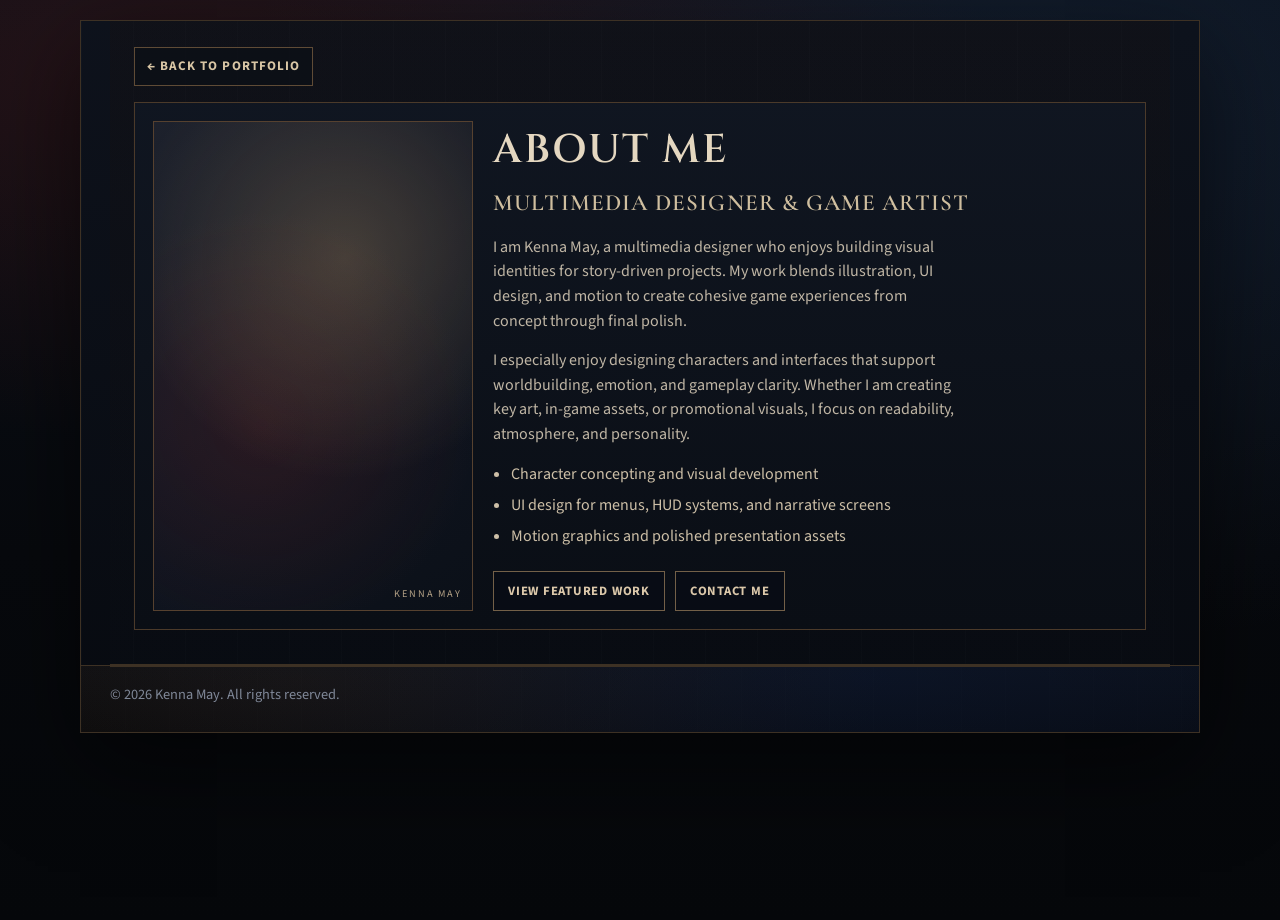
==== about.html @ e92bc2ba "bsasd" ====
<!doctype html>
<html lang="en">
<head>
  <meta charset="utf-8" />
  <meta name="viewport" content="width=device-width, initial-scale=1" />
  <title>About Kenna May</title>
  <link rel="stylesheet" href="styles.css" />
</head>
<body>
  <div class="site-shell">
    <main class="container">
      <section class="about-page" aria-label="About Kenna May">
        <a class="about-back" href="index.html#about" aria-label="Back to portfolio">← BACK TO PORTFOLIO</a>

        <div class="about-grid">
          <div class="about-portrait js-lightbox-trigger" role="img" aria-label="Portrait placeholder" data-lightbox-label="About portrait"></div>

          <div class="about-copy">
            <h1>ABOUT ME</h1>
            <h2>MULTIMEDIA DESIGNER &amp; GAME ARTIST</h2>

            <p>
              I am Kenna May, a multimedia designer who enjoys building visual identities for
              story-driven projects. My work blends illustration, UI design, and motion to
              create cohesive game experiences from concept through final polish.
            </p>

            <p>
              I especially enjoy designing characters and interfaces that support worldbuilding,
              emotion, and gameplay clarity. Whether I am creating key art, in-game assets, or
              promotional visuals, I focus on readability, atmosphere, and personality.
            </p>

            <ul class="about-list" aria-label="Primary creative focus">
              <li>Character concepting and visual development</li>
              <li>UI design for menus, HUD systems, and narrative screens</li>
              <li>Motion graphics and polished presentation assets</li>
            </ul>

            <div class="about-links">
              <a class="about-link" href="index.html#work">VIEW FEATURED WORK</a>
              <a class="about-link" href="mailto:kennamayphone@gmail.com">CONTACT ME</a>
            </div>
          </div>
        </div>
      </section>
    </main>

    <footer class="site-footer">
      <div class="footer-glow" aria-hidden="true"></div>

      <div class="container footer-bottom">
        <p>© <span id="year"></span> Kenna May. All rights reserved.</p>
      </div>
    </footer>
  </div>

  <div class="lightbox" id="image-lightbox" aria-hidden="true">
    <div class="lightbox-dialog" role="dialog" aria-modal="true" aria-label="Image preview">
      <div class="lightbox-head">
        <p class="lightbox-title" id="lightbox-title">Artwork preview</p>
        <button class="lightbox-close" id="lightbox-close" type="button" aria-label="Close preview">CLOSE</button>
      </div>
      <div class="lightbox-media">
        <img id="lightbox-image" src="" alt="Artwork preview" />
      </div>
    </div>
  </div>

  <script src="lightbox.js"></script>
</body>
</html>
---- styles.css ----
@import url("https://fonts.googleapis.com/css2?family=Cinzel:wght@500;600;700&family=Cormorant+Garamond:wght@400;500;600&family=Source+Sans+3:wght@400;600;700&display=swap");

* {
  box-sizing: border-box;
  margin: 0;
  padding: 0;
}

:root {
  --bg-0: #07090d;
  --bg-1: #0b111a;
  --bg-2: #111924;
  --text: #e9e2d4;
  --muted: #b8ad99;
  --line: #3d3124;
  --line-soft: #2a3140;
  --gold: #c8a978;
  --gold-hot: #f0cf9c;
  --red: #8f2925;
  --panel: #0b1018;
}

body {
  min-height: 100vh;
  background:
    radial-gradient(1200px 540px at 14% 8%, rgba(128, 27, 18, 0.23), transparent 68%),
    radial-gradient(1200px 760px at 82% 14%, rgba(37, 61, 97, 0.28), transparent 68%),
    linear-gradient(180deg, var(--bg-1) 0%, var(--bg-0) 60%, #05070a 100%);
  color: var(--text);
  font-family: "Source Sans 3", sans-serif;
  line-height: 1.45;
}

.site-shell {
  width: min(1120px, 95vw);
  margin: 20px auto 30px;
  border: 1px solid var(--line);
  background:
    repeating-linear-gradient(
      to right,
      rgba(255, 255, 255, 0.012) 0,
      rgba(255, 255, 255, 0.012) 1px,
      transparent 1px,
      transparent 52px
    ),
    linear-gradient(180deg, rgba(13, 18, 28, 0.98), rgba(7, 10, 16, 0.98));
  box-shadow: 0 30px 90px rgba(0, 0, 0, 0.55);
}

.container {
  width: min(1060px, 94vw);
  margin: 0 auto;
}

.hero-panel {
  display: grid;
  grid-template-columns: minmax(320px, 1fr) 42%;
  min-height: 420px;
  border-bottom: 1px solid var(--line);
}

.hero-copy {
  padding: 56px 36px;
  display: flex;
  flex-direction: column;
  justify-content: center;
  background: linear-gradient(105deg, rgba(30, 18, 15, 0.42), rgba(11, 15, 22, 0.5));
}

.hero-copy h1 {
  font-family: "Cinzel", serif;
  font-size: clamp(2.1rem, 5vw, 3.4rem);
  letter-spacing: 0.06em;
  font-weight: 600;
  line-height: 1;
}

.hero-copy h2 {
  margin-top: 10px;
  font-family: "Cormorant Garamond", serif;
  font-size: clamp(1.15rem, 2.5vw, 1.65rem);
  letter-spacing: 0.05em;
  font-weight: 600;
  color: #d8ccb4;
  max-width: 20ch;
}

.hero-copy p {
  margin-top: 20px;
  max-width: 40ch;
  color: #b9b2a7;
  font-size: 1rem;
}

.hero-actions {
  margin-top: 26px;
  display: flex;
  flex-wrap: wrap;
  gap: 12px;
}

.hero-btn {
  display: inline-flex;
  align-items: center;
  justify-content: center;
  min-height: 42px;
  padding: 11px 16px;
  text-decoration: none;
  font-size: 0.82rem;
  letter-spacing: 0.06em;
  font-weight: 700;
  transition:
    border-color 280ms cubic-bezier(0.22, 1, 0.36, 1),
    color 280ms cubic-bezier(0.22, 1, 0.36, 1),
    transform 320ms cubic-bezier(0.22, 1, 0.36, 1),
    background 320ms cubic-bezier(0.22, 1, 0.36, 1),
    box-shadow 320ms cubic-bezier(0.22, 1, 0.36, 1);
}

.hero-btn:hover {
  transform: translateY(-2px);
}

.hero-btn-solid {
  position: relative;
  overflow: hidden;
  border: 1px solid #9f352f;
  background: linear-gradient(180deg, #9f352f, #7d231f);
  color: #f9ede2;
  box-shadow: 0 8px 18px rgba(105, 28, 23, 0.34);
}

.hero-btn-solid::before {
  content: "";
  position: absolute;
  top: -140%;
  left: -30%;
  width: 48%;
  height: 320%;
  background: linear-gradient(120deg, transparent 0%, rgba(255, 237, 208, 0.34) 44%, transparent 78%);
  transform: translateX(-140%) rotate(12deg);
  transition: transform 620ms cubic-bezier(0.19, 1, 0.22, 1);
}

.hero-btn-solid:hover {
  background: linear-gradient(180deg, #b2413a, #8a2924);
  box-shadow: 0 12px 24px rgba(130, 42, 35, 0.45), 0 0 0 1px rgba(240, 207, 156, 0.2) inset;
}

.hero-btn-solid:hover::before {
  transform: translateX(320%) rotate(12deg);
}

.hero-btn-solid:active {
  transform: translateY(0);
  box-shadow: 0 6px 14px rgba(88, 23, 19, 0.4);
}

.hero-btn-outline {
  border: 1px solid #736048;
  color: #dbc8aa;
  background: rgba(8, 12, 20, 0.7);
}

.hero-btn-outline:hover {
  border-color: #b09267;
  color: #f0d9b3;
}

.hero-art {
  display: block;
  border-left: 1px solid var(--line);
  background-image:
    linear-gradient(to left, rgba(6, 9, 14, 0.05), rgba(6, 9, 14, 0.7)),
    radial-gradient(circle at 58% 30%, rgba(206, 169, 113, 0.26), transparent 56%),
    radial-gradient(circle at 28% 36%, rgba(123, 33, 27, 0.18), transparent 58%),
    linear-gradient(140deg, #1b202b, #0c121b 40%, #090d13 100%),
    url('Images/cozy%20bedroom%20rough(1).jpg');
  background-size: cover;
  background-position: center;
  position: relative;
}

.hero-art::before {
  content: "CHARACTER ART";
  position: absolute;
  right: 26px;
  bottom: 20px;
  letter-spacing: 0.24em;
  font-size: 0.68rem;
  color: rgba(218, 194, 157, 0.72);
}

.hero-art:hover {
  filter: brightness(1.08);
}

.hero-art::after {
  content: "";
  position: absolute;
  inset: 18px;
  border: 1px solid rgba(201, 169, 122, 0.22);
}

.featured-panel {
  padding: 22px 24px 30px;
  border-bottom: 1px solid var(--line);
}

.featured-head {
  text-align: center;
  margin: 4px 0 22px;
}

.featured-head h2 {
  font-family: "Cinzel", serif;
  font-size: clamp(1.45rem, 3vw, 2rem);
  font-weight: 500;
  letter-spacing: 0.04em;
  color: #ddd1ba;
}

.featured-divider {
  display: inline-block;
  margin-top: 4px;
  color: #b89460;
}

.project-grid {
  display: grid;
  grid-template-columns: repeat(2, minmax(260px, 1fr));
  gap: 16px;
}

.project-card {
  text-decoration: none;
  border: 1px solid #4b3a2a;
  background: linear-gradient(180deg, rgba(17, 22, 32, 0.95), rgba(11, 15, 23, 0.95));
  color: var(--text);
  transition: transform 220ms ease, border-color 220ms ease, box-shadow 220ms ease;
}

.project-card:hover {
  transform: translateY(-4px);
  border-color: #a5804f;
  box-shadow: 0 20px 40px rgba(0, 0, 0, 0.4);
}

.project-art {
  aspect-ratio: 16 / 10;
  border-bottom: 1px solid #3b465c;
  position: relative;
}

.project-art::after {
  content: "ART";
  position: absolute;
  top: 10px;
  right: 10px;
  color: rgba(240, 222, 190, 0.8);
  font-size: 0.65rem;
  letter-spacing: 0.16em;
}


.project-art-heart {
  background:
    url('Images/mech%20heart%202.png'),
    radial-gradient(circle at 32% 42%, rgba(122, 37, 31, 0.34), transparent 52%),
    linear-gradient(150deg, rgba(37, 23, 26, 0.34), rgba(15, 19, 29, 0.56) 55%, rgba(12, 17, 24, 0.72));
  background-size: cover;
  background-position: center;
}

.project-art-character {
  background-image: url('Images/caster%20expressions%20sheet.png');
  background-size: cover;
  background-position: 59% center;
}

.project-art-ui {
  background-image:
    url('Images/motiongraphic.png'),
    radial-gradient(circle at 72% 35%, rgba(154, 120, 68, 0.2), transparent 55%),
    linear-gradient(130deg, rgba(27, 25, 32, 0.32), rgba(15, 20, 29, 0.5) 50%, rgba(27, 19, 15, 0.62));
  background-size: cover;
  background-position: center;
}

.project-art-env {
  background-image:
    url('Images/walk_bg_pb.png'),
    radial-gradient(circle at 42% 44%, rgba(201, 154, 90, 0.24), transparent 50%),
    linear-gradient(140deg, rgba(42, 32, 23, 0.34), rgba(22, 22, 26, 0.56) 55%, rgba(18, 25, 39, 0.66));
  background-size: cover;
  background-position: center;
}

.project-copy {
  padding: 14px 14px 16px;
}

.project-copy h3 {
  font-family: "Cormorant Garamond", serif;
  font-size: 1.08rem;
  letter-spacing: 0.03em;
  font-weight: 600;
  color: #e4d5ba;
}

.project-copy p {
  margin-top: 4px;
  color: #acb2be;
  font-size: 0.9rem;
}

.project-copy span {
  margin-top: 10px;
  display: inline-flex;
  align-items: center;
  gap: 5px;
  color: #d8ba90;
  font-size: 0.9rem;
}

.projects-cta-wrap {
  margin-top: 22px;
  text-align: center;
}

.projects-cta {
  display: inline-flex;
  align-items: center;
  justify-content: center;
  min-height: 40px;
  padding: 8px 22px;
  border: 1px solid #5f4b32;
  text-decoration: none;
  color: #d7bd96;
  letter-spacing: 0.05em;
  font-weight: 700;
  font-size: 0.85rem;
}

.projects-cta:hover {
  border-color: #b08c5c;
  color: #f1d8b3;
}

.site-footer {
  position: relative;
  border-top: 1px solid var(--line);
  background:
    radial-gradient(1200px 360px at 70% 15%, rgba(18, 39, 86, 0.28), transparent 70%),
    radial-gradient(900px 280px at 20% 25%, rgba(125, 73, 15, 0.12), transparent 65%),
    linear-gradient(180deg, #0a0d13 0%, #07090d 100%);
  overflow: hidden;
}

.footer-glow {
  position: absolute;
  inset: 0;
  pointer-events: none;
  background: repeating-linear-gradient(
    to right,
    rgba(255, 255, 255, 0.012) 0,
    rgba(255, 255, 255, 0.012) 1px,
    transparent 1px,
    transparent 44px
  );
  opacity: 0.4;
}

.footer-top,
.footer-bottom {
  position: relative;
  z-index: 1;
}

.footer-about-card,
.footer-connect-card {
  border: 1px solid var(--line);
  background: linear-gradient(145deg, rgba(11, 14, 22, 0.96), rgba(7, 10, 16, 0.95));
}

.footer-about-card {
  display: grid;
  grid-template-columns: 124px 1fr;
  align-items: center;
  gap: 22px;
  padding: 24px;
  border-top: 0;
}

.footer-portrait {
  width: 124px;
  aspect-ratio: 4 / 5;
  border: 1px solid #4f412d;
  background-image:
    linear-gradient(160deg, rgba(34, 38, 50, 0.95), rgba(16, 19, 28, 0.95)),
    radial-gradient(circle at 35% 28%, rgba(213, 177, 126, 0.25), transparent 55%),
    url('Images/casexplain.png');
  background-size: cover;
  background-position: center;
  position: relative;
}

.footer-portrait::after {
  content: "PHOTO";
  position: absolute;
  inset: 0;
  display: grid;
  place-items: center;
  color: #c6b08e;
  font-size: 0.72rem;
  letter-spacing: 0.22em;
}

.footer-about-copy h3,
.footer-contact-copy h3 {
  font-family: "Cinzel", serif;
  color: #d8c2a0;
  letter-spacing: 0.06em;
  font-size: 1.05rem;
  margin-bottom: 8px;
}

.footer-about-copy p,
.footer-contact-copy p {
  color: #a6acb8;
  max-width: 55ch;
}

.footer-more {
  margin-top: 14px;
  display: inline-flex;
  gap: 8px;
  align-items: center;
  color: #d8c2a0;
  text-decoration: none;
  font-weight: 600;
  letter-spacing: 0.04em;
  font-size: 0.9rem;
}

.footer-more:hover {
  color: #f0dec0;
}

.footer-connect-card {
  display: grid;
  grid-template-columns: 1fr auto;
  align-items: center;
  gap: 20px;
  border-top: 0;
  padding: 24px;
}

.footer-cta {
  display: inline-flex;
  align-items: center;
  justify-content: center;
  margin-top: 14px;
  padding: 10px 16px;
  border: 1px solid #6a5436;
  text-decoration: none;
  color: #d8c2a0;
  font-weight: 700;
  letter-spacing: 0.05em;
  font-size: 0.9rem;
}

.footer-cta:hover {
  border-color: #b69262;
  color: #f0dec0;
}

.footer-icons {
  display: flex;
  gap: 14px;
  padding-left: 22px;
  border-left: 1px solid #2c3549;
}

.footer-icon {
  width: 40px;
  height: 40px;
  border: 1px solid #6e788f;
  border-radius: 999px;
  display: grid;
  place-items: center;
  text-decoration: none;
  color: #dde4f3;
  font-size: 0.82rem;
  letter-spacing: 0.05em;
}

.footer-icon:hover {
  border-color: #d8c2a0;
  color: #f0dec0;
}

.footer-bottom {
  display: flex;
  justify-content: space-between;
  align-items: center;
  padding: 18px 0 26px;
  border-top: 1px solid var(--line);
  color: #7f8797;
  font-size: 0.9rem;
}

.footer-mark {
  width: 42px;
  height: 42px;
  border-radius: 999px;
  border: 1px solid #5f6778;
  display: grid;
  place-items: center;
  color: #cbd2df;
  font-size: 0.8rem;
  font-weight: 600;
  letter-spacing: 0.08em;
}

.js-lightbox-trigger {
  cursor: zoom-in;
  transition: transform 220ms ease, box-shadow 220ms ease, filter 220ms ease;
}

.js-lightbox-trigger:hover,
.js-lightbox-trigger:focus-visible {
  transform: translateY(-2px);
  filter: brightness(1.08);
  box-shadow: 0 14px 30px rgba(0, 0, 0, 0.36), 0 0 0 1px rgba(213, 177, 127, 0.32) inset;
  outline: none;
}

.lightbox {
  position: fixed;
  inset: 0;
  z-index: 1000;
  display: none;
  align-items: center;
  justify-content: center;
  padding: clamp(10px, 2.2vw, 26px);
  background: rgba(4, 6, 10, 0.82);
  backdrop-filter: blur(3px);
}

.lightbox.is-open {
  display: flex;
}

.lightbox-dialog {
  width: min(1120px, 96vw);
  max-height: 92vh;
  border: 1px solid #5a452d;
  background: linear-gradient(180deg, rgba(10, 14, 22, 0.98), rgba(8, 11, 18, 0.98));
  box-shadow: 0 34px 80px rgba(0, 0, 0, 0.56);
}

.lightbox-head {
  display: flex;
  align-items: center;
  justify-content: space-between;
  gap: 12px;
  padding: 10px 12px;
  border-bottom: 1px solid #3f3224;
}

.lightbox-title {
  color: #d8c2a0;
  font-size: 0.86rem;
  letter-spacing: 0.04em;
}

.lightbox-close {
  border: 1px solid #6a5436;
  background: rgba(9, 13, 21, 0.85);
  color: #dbc9ab;
  padding: 6px 10px;
  font-size: 0.75rem;
  letter-spacing: 0.06em;
  cursor: pointer;
}

.lightbox-close:hover {
  border-color: #b69262;
  color: #f0dec0;
}

.lightbox-media {
  margin: 14px;
  width: calc(100% - 28px);
  max-height: 76vh;
  border: 1px solid #50402c;
  background: #0a0f17;
  display: grid;
  place-items: center;
  overflow: hidden;
}

.lightbox-media img {
  display: block;
  width: 100%;
  height: 100%;
  max-height: 76vh;
  object-fit: contain;
}

body.no-scroll {
  overflow: hidden;
}

.about-page {
  padding: 26px 24px 34px;
  border-bottom: 1px solid var(--line);
  background: linear-gradient(180deg, rgba(23, 16, 15, 0.28), rgba(11, 15, 22, 0.2));
}

.about-back {
  display: inline-flex;
  align-items: center;
  gap: 8px;
  margin-bottom: 16px;
  text-decoration: none;
  color: #d9c6a5;
  font-size: 0.82rem;
  letter-spacing: 0.08em;
  font-weight: 700;
  border: 1px solid #5f4b36;
  padding: 9px 12px;
  background: rgba(11, 15, 22, 0.75);
  transition: border-color 180ms ease, color 180ms ease, transform 180ms ease;
}

.about-back:hover {
  transform: translateY(-2px);
  border-color: #b09267;
  color: #f0d9b3;
}

.about-grid {
  display: grid;
  grid-template-columns: minmax(240px, 320px) minmax(320px, 1fr);
  gap: 20px;
  border: 1px solid #4b3a2a;
  background: linear-gradient(180deg, rgba(16, 22, 33, 0.96), rgba(10, 14, 21, 0.96));
  padding: 18px;
}

.about-portrait {
  min-height: 320px;
  border: 1px solid #56412f;
  background:
    radial-gradient(circle at 60% 28%, rgba(216, 175, 117, 0.25), transparent 55%),
    radial-gradient(circle at 34% 62%, rgba(133, 41, 36, 0.22), transparent 58%),
    linear-gradient(145deg, #1d212c, #101521 52%, #0b1018 100%);
  position: relative;
}

.about-portrait::after {
  content: "KENNA MAY";
  position: absolute;
  right: 10px;
  bottom: 8px;
  letter-spacing: 0.18em;
  font-size: 0.64rem;
  color: rgba(220, 196, 160, 0.8);
}

.about-copy h1 {
  font-family: "Cinzel", serif;
  font-size: clamp(1.7rem, 3.8vw, 2.5rem);
  letter-spacing: 0.05em;
  color: #e4d7c0;
  font-weight: 600;
}

.about-copy h2 {
  margin-top: 8px;
  font-family: "Cormorant Garamond", serif;
  font-size: clamp(1.1rem, 2.3vw, 1.45rem);
  letter-spacing: 0.05em;
  color: #cfbe9f;
  font-weight: 600;
}

.about-copy p {
  margin-top: 14px;
  color: #c0b6a5;
  max-width: 58ch;
  font-size: 1rem;
  line-height: 1.55;
}

.about-list {
  margin-top: 16px;
  padding-left: 18px;
  color: #cdbfa7;
}

.about-list li {
  margin-top: 8px;
}

.about-links {
  margin-top: 22px;
  display: flex;
  flex-wrap: wrap;
  gap: 10px;
}

.about-link {
  display: inline-flex;
  align-items: center;
  justify-content: center;
  min-height: 40px;
  padding: 10px 14px;
  text-decoration: none;
  font-size: 0.8rem;
  letter-spacing: 0.06em;
  font-weight: 700;
  border: 1px solid #736048;
  color: #dbc8aa;
  background: rgba(8, 12, 20, 0.7);
  transition: border-color 180ms ease, color 180ms ease, transform 180ms ease;
}

.about-link:hover {
  transform: translateY(-2px);
  border-color: #b09267;
  color: #f0d9b3;
}

.character-page {
  padding: 26px 24px 34px;
  border-bottom: 1px solid var(--line);
  background: linear-gradient(180deg, rgba(19, 17, 13, 0.28), rgba(11, 15, 22, 0.2));
}

.character-back {
  display: inline-flex;
  align-items: center;
  gap: 8px;
  margin-bottom: 16px;
  text-decoration: none;
  color: #d9c6a5;
  font-size: 0.82rem;
  letter-spacing: 0.08em;
  font-weight: 700;
  border: 1px solid #5f4b36;
  padding: 9px 12px;
  background: rgba(11, 15, 22, 0.75);
  transition: border-color 180ms ease, color 180ms ease, transform 180ms ease;
}

.character-back:hover {
  transform: translateY(-2px);
  border-color: #b09267;
  color: #f0d9b3;
}

.character-hero {
  border: 1px solid #4b3a2a;
  background: linear-gradient(165deg, rgba(25, 19, 17, 0.78), rgba(10, 14, 22, 0.9));
  padding: 22px;
}

.character-kicker {
  color: #d5bc94;
  font-size: 0.76rem;
  letter-spacing: 0.16em;
  font-weight: 700;
}

.character-hero h1 {
  margin-top: 8px;
  font-family: "Cinzel", serif;
  font-size: clamp(1.6rem, 3.7vw, 2.4rem);
  letter-spacing: 0.04em;
  color: #e5d7c0;
}

.character-hero p {
  margin-top: 10px;
  color: #bfb5a5;
  max-width: 62ch;
}

.character-grid {
  margin-top: 16px;
  display: grid;
  grid-template-columns: repeat(2, minmax(260px, 1fr));
  gap: 14px;
}

.character-card {
  border: 1px solid #4b3a2a;
  background: linear-gradient(180deg, rgba(16, 22, 33, 0.95), rgba(10, 14, 21, 0.95));
  padding: 14px;
  transition: transform 220ms ease, border-color 220ms ease, box-shadow 220ms ease;
}

.character-card:hover {
  transform: translateY(-4px);
  border-color: #a5804f;
  box-shadow: 0 20px 40px rgba(0, 0, 0, 0.4);
}

.character-art {
  aspect-ratio: 16 / 10;
  border: 1px solid #3d4860;
  overflow: hidden;
}

.character-art img {
  display: block;
  width: 100%;
  height: 100%;
  object-fit: cover;
}

.character-art-concepts {
  background-image: url('Images/character%20concepts%201%20caster.png');
  background-size: cover;
  background-position: center;
}

.character-art-silhouette {
  background-image: url('Images/character%20concepts%201%20proto%20silo.png');
  background-size: cover;
  background-position: center;
}

.character-art-expression {
  background: #101620;
}

.character-art-final {
  background: #101620;
}

.character-card h2 {
  margin-top: 10px;
  font-family: "Cormorant Garamond", serif;
  color: #dccdb2;
  letter-spacing: 0.04em;
  font-size: 1.04rem;
}

.character-card p {
  margin-top: 6px;
  color: #acb2be;
  font-size: 0.95rem;
}

.character-notes {
  margin-top: 16px;
  border: 1px solid #4b3a2a;
  background: linear-gradient(180deg, rgba(13, 18, 27, 0.95), rgba(9, 13, 20, 0.95));
  padding: 18px;
  transition: transform 220ms ease, border-color 220ms ease, box-shadow 220ms ease;
}

.character-notes:hover {
  transform: translateY(-3px);
  border-color: #9c7a4b;
  box-shadow: 0 16px 32px rgba(0, 0, 0, 0.36);
}

.character-notes h2 {
  font-family: "Cinzel", serif;
  color: #d8c2a0;
  letter-spacing: 0.05em;
  font-size: 1.12rem;
}

.character-notes p {
  margin-top: 8px;
  color: #b7ad9d;
  max-width: 70ch;
}

.character-actions {
  margin-top: 16px;
  display: flex;
  flex-wrap: wrap;
  gap: 10px;
}

.character-link {
  display: inline-flex;
  align-items: center;
  justify-content: center;
  min-height: 40px;
  padding: 10px 14px;
  text-decoration: none;
  font-size: 0.8rem;
  letter-spacing: 0.06em;
  font-weight: 700;
  border: 1px solid #736048;
  color: #dbc8aa;
  background: rgba(8, 12, 20, 0.7);
  transition: border-color 180ms ease, color 180ms ease, transform 180ms ease;
}

.character-link:hover {
  transform: translateY(-2px);
  border-color: #b09267;
  color: #f0d9b3;
}

.environment-page {
  padding: 26px 24px 34px;
  border-bottom: 1px solid var(--line);
  background: linear-gradient(180deg, rgba(15, 16, 20, 0.3), rgba(10, 15, 22, 0.2));
}

.environment-back {
  display: inline-flex;
  align-items: center;
  gap: 8px;
  margin-bottom: 16px;
  text-decoration: none;
  color: #d9c6a5;
  font-size: 0.82rem;
  letter-spacing: 0.08em;
  font-weight: 700;
  border: 1px solid #5f4b36;
  padding: 9px 12px;
  background: rgba(11, 15, 22, 0.75);
  transition: border-color 180ms ease, color 180ms ease, transform 180ms ease;
}

.environment-back:hover {
  transform: translateY(-2px);
  border-color: #b09267;
  color: #f0d9b3;
}

.environment-hero {
  border: 1px solid #4b3a2a;
  background: linear-gradient(165deg, rgba(18, 20, 28, 0.8), rgba(10, 14, 22, 0.9));
  padding: 22px;
}

.environment-kicker {
  color: #d5bc94;
  font-size: 0.76rem;
  letter-spacing: 0.16em;
  font-weight: 700;
}

.environment-hero h1 {
  margin-top: 8px;
  font-family: "Cinzel", serif;
  font-size: clamp(1.6rem, 3.7vw, 2.4rem);
  letter-spacing: 0.04em;
  color: #e5d7c0;
}

.environment-hero p {
  margin-top: 10px;
  color: #bfb5a5;
  max-width: 62ch;
}

.environment-grid {
  margin-top: 16px;
  display: grid;
  grid-template-columns: repeat(2, minmax(260px, 1fr));
  gap: 14px;
}

.environment-card {
  border: 1px solid #4b3a2a;
  background: linear-gradient(180deg, rgba(16, 22, 33, 0.95), rgba(10, 14, 21, 0.95));
  padding: 14px;
  transition: transform 220ms ease, border-color 220ms ease, box-shadow 220ms ease;
}

.environment-card:hover {
  transform: translateY(-4px);
  border-color: #a5804f;
  box-shadow: 0 20px 40px rgba(0, 0, 0, 0.4);
}

.environment-art {
  aspect-ratio: 16 / 10;
  border: 1px solid #3d4860;
}

.environment-art-thumb {
  background-image:
    linear-gradient(165deg, rgba(170, 165, 158, 0.82), rgba(86, 88, 94, 0.85)),
    repeating-linear-gradient(to right, rgba(32, 34, 39, 0.24) 0, rgba(32, 34, 39, 0.24) 1px, transparent 1px, transparent 18px),
    url('Images/wide_alley(1).png');
  background-size: cover;
  background-position: center;
}

.environment-art-value {
  background-image:
    linear-gradient(160deg, rgba(156, 147, 132, 0.84), rgba(73, 76, 86, 0.85)),
    repeating-linear-gradient(to right, rgba(35, 36, 42, 0.24) 0, rgba(35, 36, 42, 0.24) 1px, transparent 1px, transparent 20px),
    url('Images/scene_outside_ashcog(2).png');
  background-size: cover;
  background-position: center;
}

.environment-art-final {
  background-image:
    radial-gradient(circle at 52% 40%, rgba(195, 151, 88, 0.27), transparent 52%),
    linear-gradient(145deg, #2d2318, #161920 56%, #111925),
    url('Images/scene_bg_room(1).png');
  background-size: cover;
  background-position: center;
}

.environment-art-ingame {
  background-image:
    radial-gradient(circle at 52% 39%, rgba(200, 156, 92, 0.3), transparent 52%),
    linear-gradient(145deg, #2e2418, #181a22 58%, #111824),
    url('Images/workshop(1).png');
  background-size: cover;
  background-position: center;
}

.environment-card h2 {
  margin-top: 10px;
  font-family: "Cormorant Garamond", serif;
  color: #dccdb2;
  letter-spacing: 0.04em;
  font-size: 1.04rem;
}

.environment-card p {
  margin-top: 6px;
  color: #acb2be;
  font-size: 0.95rem;
}

.environment-notes {
  margin-top: 16px;
  border: 1px solid #4b3a2a;
  background: linear-gradient(180deg, rgba(13, 18, 27, 0.95), rgba(9, 13, 20, 0.95));
  padding: 18px;
  transition: transform 220ms ease, border-color 220ms ease, box-shadow 220ms ease;
}

.environment-notes:hover {
  transform: translateY(-3px);
  border-color: #9c7a4b;
  box-shadow: 0 16px 32px rgba(0, 0, 0, 0.36);
}

.environment-notes h2 {
  font-family: "Cinzel", serif;
  color: #d8c2a0;
  letter-spacing: 0.05em;
  font-size: 1.12rem;
}

.environment-notes p {
  margin-top: 8px;
  color: #b7ad9d;
  max-width: 70ch;
}

.environment-actions {
  margin-top: 16px;
  display: flex;
  flex-wrap: wrap;
  gap: 10px;
}

.environment-link {
  display: inline-flex;
  align-items: center;
  justify-content: center;
  min-height: 40px;
  padding: 10px 14px;
  text-decoration: none;
  font-size: 0.8rem;
  letter-spacing: 0.06em;
  font-weight: 700;
  border: 1px solid #736048;
  color: #dbc8aa;
  background: rgba(8, 12, 20, 0.7);
  transition: border-color 180ms ease, color 180ms ease, transform 180ms ease;
}

.environment-link:hover {
  transform: translateY(-2px);
  border-color: #b09267;
  color: #f0d9b3;
}

.ui-page {
  padding: 26px 24px 34px;
  border-bottom: 1px solid var(--line);
  background: linear-gradient(180deg, rgba(14, 18, 24, 0.3), rgba(10, 15, 22, 0.2));
}

.ui-back {
  display: inline-flex;
  align-items: center;
  gap: 8px;
  margin-bottom: 16px;
  text-decoration: none;
  color: #d9c6a5;
  font-size: 0.82rem;
  letter-spacing: 0.08em;
  font-weight: 700;
  border: 1px solid #5f4b36;
  padding: 9px 12px;
  background: rgba(11, 15, 22, 0.75);
  transition: border-color 180ms ease, color 180ms ease, transform 180ms ease;
}

.ui-back:hover {
  transform: translateY(-2px);
  border-color: #b09267;
  color: #f0d9b3;
}

.ui-hero {
  border: 1px solid #4b3a2a;
  background: linear-gradient(165deg, rgba(18, 20, 28, 0.8), rgba(10, 14, 22, 0.9));
  padding: 22px;
}

.ui-kicker {
  color: #d5bc94;
  font-size: 0.76rem;
  letter-spacing: 0.16em;
  font-weight: 700;
}

.ui-hero h1 {
  margin-top: 8px;
  font-family: "Cinzel", serif;
  font-size: clamp(1.6rem, 3.7vw, 2.4rem);
  letter-spacing: 0.04em;
  color: #e5d7c0;
}

.ui-hero p {
  margin-top: 10px;
  color: #bfb5a5;
  max-width: 62ch;
}

.ui-grid {
  margin-top: 16px;
  display: grid;
  grid-template-columns: repeat(2, minmax(260px, 1fr));
  gap: 14px;
}

.ui-card {
  border: 1px solid #4b3a2a;
  background: linear-gradient(180deg, rgba(16, 22, 33, 0.95), rgba(10, 14, 21, 0.95));
  padding: 14px;
  transition: transform 220ms ease, border-color 220ms ease, box-shadow 220ms ease;
}

.ui-card:hover {
  transform: translateY(-4px);
  border-color: #a5804f;
  box-shadow: 0 20px 40px rgba(0, 0, 0, 0.4);
}

.ui-art {
  aspect-ratio: 16 / 10;
  border: 1px solid #3d4860;
  overflow: hidden;
}

.ui-art img {
  display: block;
  width: 100%;
  height: 100%;
  object-fit: cover;
}

.ui-art-wireframe {
  background: #171b26;
}

.ui-art-style {
  background: #171b26;
}

.ui-art-style img {
  object-position: calc(50% - 3px) center;
  transform: scale(1.08);
}

.ui-art-motion {
  background: #121a26;
}

.ui-art-final {
  background:
    radial-gradient(circle at 58% 33%, rgba(203, 164, 102, 0.25), transparent 52%),
    linear-gradient(145deg, #251f1a, #131923 56%, #101721);
}

.ui-card h2 {
  margin-top: 10px;
  font-family: "Cormorant Garamond", serif;
  color: #dccdb2;
  letter-spacing: 0.04em;
  font-size: 1.04rem;
}

.ui-card p {
  margin-top: 6px;
  color: #acb2be;
  font-size: 0.95rem;
}

.ui-notes {
  margin-top: 16px;
  border: 1px solid #4b3a2a;
  background: linear-gradient(180deg, rgba(13, 18, 27, 0.95), rgba(9, 13, 20, 0.95));
  padding: 18px;
  transition: transform 220ms ease, border-color 220ms ease, box-shadow 220ms ease;
}

.ui-notes:hover {
  transform: translateY(-3px);
  border-color: #9c7a4b;
  box-shadow: 0 16px 32px rgba(0, 0, 0, 0.36);
}

.ui-notes h2 {
  font-family: "Cinzel", serif;
  color: #d8c2a0;
  letter-spacing: 0.05em;
  font-size: 1.12rem;
}

.ui-notes p {
  margin-top: 8px;
  color: #b7ad9d;
  max-width: 70ch;
}

.ui-actions {
  margin-top: 16px;
  display: flex;
  flex-wrap: wrap;
  gap: 10px;
}

.ui-link {
  display: inline-flex;
  align-items: center;
  justify-content: center;
  min-height: 40px;
  padding: 10px 14px;
  text-decoration: none;
  font-size: 0.8rem;
  letter-spacing: 0.06em;
  font-weight: 700;
  border: 1px solid #736048;
  color: #dbc8aa;
  background: rgba(8, 12, 20, 0.7);
  transition: border-color 180ms ease, color 180ms ease, transform 180ms ease;
}

.ui-link:hover {
  transform: translateY(-2px);
  border-color: #b09267;
  color: #f0d9b3;
}

@media (max-width: 900px) {
  .hero-panel {
    grid-template-columns: 1fr;
  }

  .hero-copy {
    padding: 44px 24px;
  }

  .hero-art {
    min-height: 300px;
    border-left: 0;
    border-top: 1px solid var(--line);
  }

  .project-grid {
    grid-template-columns: 1fr;
  }

  .project-art-character {
    background-size: 125% auto;
    background-position: 50% 18%;
  }

  .footer-about-card {
    grid-template-columns: 1fr;
  }

  .footer-portrait {
    width: min(200px, 100%);
  }

  .footer-connect-card {
    grid-template-columns: 1fr;
  }

  .footer-icons {
    border-left: 0;
    padding-left: 0;
  }

  .footer-bottom {
    flex-direction: column;
    gap: 12px;
    align-items: flex-start;
  }

  .about-grid {
    grid-template-columns: 1fr;
  }

  .about-portrait {
    min-height: 240px;
  }

  .character-grid {
    grid-template-columns: 1fr;
  }

  .environment-grid {
    grid-template-columns: 1fr;
  }

  .ui-grid {
    grid-template-columns: 1fr;
  }

  .lightbox-media {
    margin: 10px;
    width: calc(100% - 20px);
    max-height: 66vh;
  }

  .lightbox-media img {
    max-height: 66vh;
  }
}
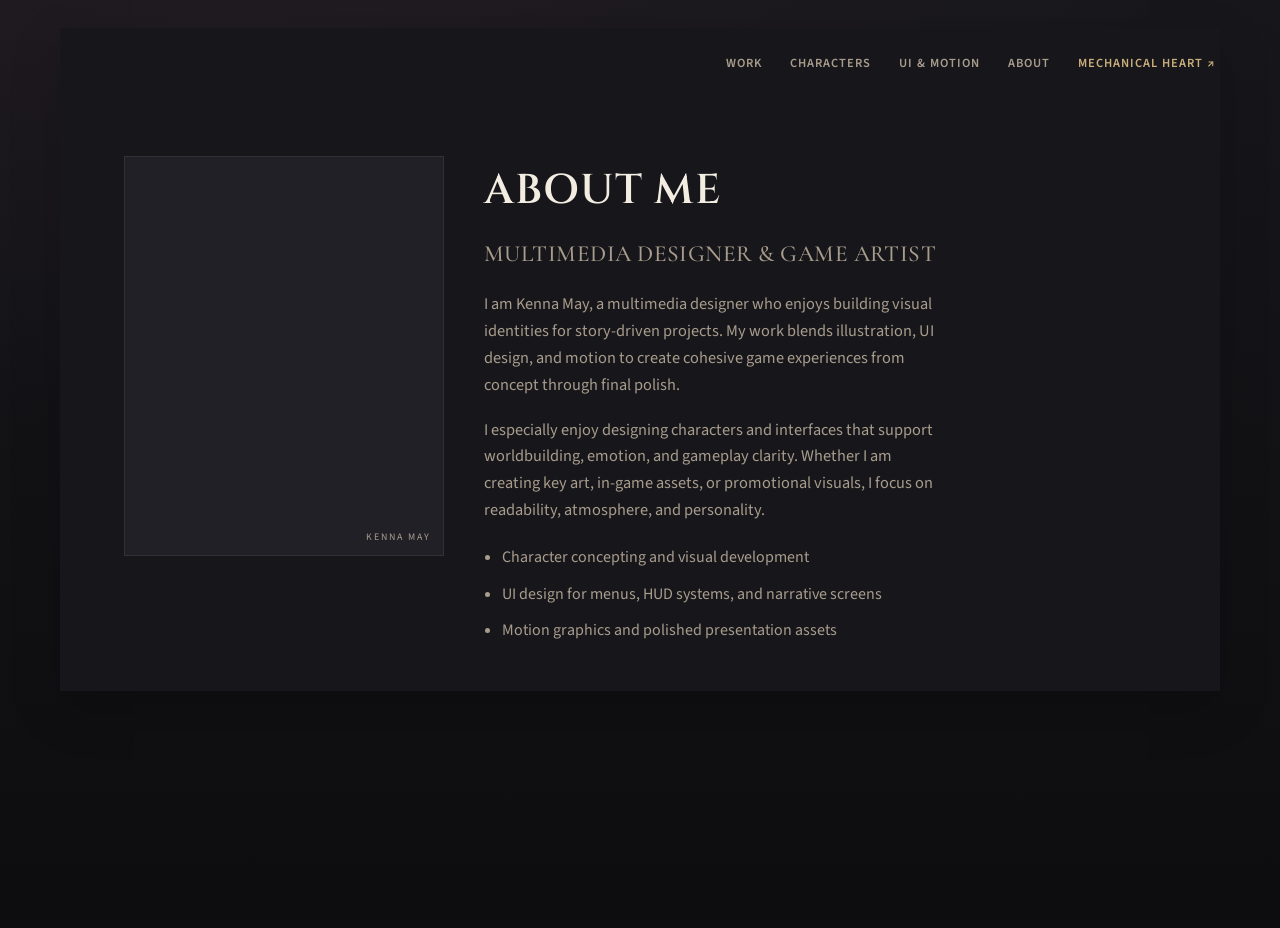
==== commit 8ffa8d6c: "meow" ====
--- a/about.html
+++ b/about.html
@@ -8,65 +8,32 @@
 </head>
 <body>
   <div class="site-shell">
-    <main class="container">
-      <section class="about-page" aria-label="About Kenna May">
-        <a class="about-back" href="index.html#about" aria-label="Back to portfolio">← BACK TO PORTFOLIO</a>
+    <header class="site-nav">
+      <nav class="site-nav-links" aria-label="Primary navigation">
+        <a href="index.html#work">WORK</a>
+        <a href="character-design.html">CHARACTERS</a>
+        <a href="ui-motion-design.html">UI &amp; MOTION</a>
+        <a href="about.html">ABOUT</a>
+        <a class="site-nav-cta" href="mechanical-heart.html">MECHANICAL HEART ↗</a>
+      </nav>
+    </header>
 
-        <div class="about-grid">
-          <div class="about-portrait js-lightbox-trigger" role="img" aria-label="Portrait placeholder" data-lightbox-label="About portrait"></div>
-
-          <div class="about-copy">
-            <h1>ABOUT ME</h1>
-            <h2>MULTIMEDIA DESIGNER &amp; GAME ARTIST</h2>
-
-            <p>
-              I am Kenna May, a multimedia designer who enjoys building visual identities for
-              story-driven projects. My work blends illustration, UI design, and motion to
-              create cohesive game experiences from concept through final polish.
-            </p>
-
-            <p>
-              I especially enjoy designing characters and interfaces that support worldbuilding,
-              emotion, and gameplay clarity. Whether I am creating key art, in-game assets, or
-              promotional visuals, I focus on readability, atmosphere, and personality.
-            </p>
-
-            <ul class="about-list" aria-label="Primary creative focus">
-              <li>Character concepting and visual development</li>
-              <li>UI design for menus, HUD systems, and narrative screens</li>
-              <li>Motion graphics and polished presentation assets</li>
-            </ul>
-
-            <div class="about-links">
-              <a class="about-link" href="index.html#work">VIEW FEATURED WORK</a>
-              <a class="about-link" href="mailto:kennamayphone@gmail.com">CONTACT ME</a>
-            </div>
-          </div>
+    <main class="container about-page">
+      <div class="about-grid">
+        <div class="about-portrait" role="img" aria-label="Kenna May portrait placeholder"></div>
+        <div class="about-copy">
+          <h1>ABOUT ME</h1>
+          <h2>MULTIMEDIA DESIGNER &amp; GAME ARTIST</h2>
+          <p>I am Kenna May, a multimedia designer who enjoys building visual identities for story-driven projects. My work blends illustration, UI design, and motion to create cohesive game experiences from concept through final polish.</p>
+          <p>I especially enjoy designing characters and interfaces that support worldbuilding, emotion, and gameplay clarity. Whether I am creating key art, in-game assets, or promotional visuals, I focus on readability, atmosphere, and personality.</p>
+          <ul class="about-list" aria-label="Primary creative focus">
+            <li>Character concepting and visual development</li>
+            <li>UI design for menus, HUD systems, and narrative screens</li>
+            <li>Motion graphics and polished presentation assets</li>
+          </ul>
         </div>
-      </section>
+      </div>
     </main>
-
-    <footer class="site-footer">
-      <div class="footer-glow" aria-hidden="true"></div>
-
-      <div class="container footer-bottom">
-        <p>© <span id="year"></span> Kenna May. All rights reserved.</p>
-      </div>
-    </footer>
   </div>
-
-  <div class="lightbox" id="image-lightbox" aria-hidden="true">
-    <div class="lightbox-dialog" role="dialog" aria-modal="true" aria-label="Image preview">
-      <div class="lightbox-head">
-        <p class="lightbox-title" id="lightbox-title">Artwork preview</p>
-        <button class="lightbox-close" id="lightbox-close" type="button" aria-label="Close preview">CLOSE</button>
-      </div>
-      <div class="lightbox-media">
-        <img id="lightbox-image" src="" alt="Artwork preview" />
-      </div>
-    </div>
-  </div>
-
-  <script src="lightbox.js"></script>
 </body>
-</html>
+</html>
--- a/styles.css
+++ b/styles.css
@@ -6,115 +6,177 @@
   padding: 0;
 }
 
+html {
+  scroll-behavior: smooth;
+}
+
 :root {
-  --bg-0: #07090d;
-  --bg-1: #0b111a;
-  --bg-2: #111924;
-  --text: #e9e2d4;
-  --muted: #b8ad99;
-  --line: #3d3124;
-  --line-soft: #2a3140;
-  --gold: #c8a978;
-  --gold-hot: #f0cf9c;
-  --red: #8f2925;
-  --panel: #0b1018;
+  --bg-0: #0d0d0f;
+  --bg-1: #17171b;
+  --bg-2: #202026;
+  --text: #f2ece1;
+  --muted: #a89c8d;
+  --plum: #5c3548;
+  --plum-soft: #7d4d63;
+  --brass: #b3915f;
+  --brass-soft: #cbae7c;
+  --line: rgba(242, 236, 225, 0.08);
+  --panel: #131316;
 }
 
 body {
   min-height: 100vh;
   background:
-    radial-gradient(1200px 540px at 14% 8%, rgba(128, 27, 18, 0.23), transparent 68%),
-    radial-gradient(1200px 760px at 82% 14%, rgba(37, 61, 97, 0.28), transparent 68%),
-    linear-gradient(180deg, var(--bg-1) 0%, var(--bg-0) 60%, #05070a 100%);
+    radial-gradient(1400px 700px at 18% -8%, rgba(92, 53, 72, 0.14), transparent 70%),
+    linear-gradient(180deg, var(--bg-1) 0%, var(--bg-0) 100%);
   color: var(--text);
   font-family: "Source Sans 3", sans-serif;
-  line-height: 1.45;
+  line-height: 1.65;
 }
 
 .site-shell {
-  width: min(1120px, 95vw);
-  margin: 20px auto 30px;
-  border: 1px solid var(--line);
-  background:
-    repeating-linear-gradient(
-      to right,
-      rgba(255, 255, 255, 0.012) 0,
-      rgba(255, 255, 255, 0.012) 1px,
-      transparent 1px,
-      transparent 52px
-    ),
-    linear-gradient(180deg, rgba(13, 18, 28, 0.98), rgba(7, 10, 16, 0.98));
-  box-shadow: 0 30px 90px rgba(0, 0, 0, 0.55);
+  width: min(1160px, 94vw);
+  margin: 28px auto 56px;
+  background: var(--bg-1);
+  box-shadow: 0 18px 48px rgba(0, 0, 0, 0.18);
 }
 
 .container {
-  width: min(1060px, 94vw);
+  width: min(1040px, 92vw);
   margin: 0 auto;
 }
 
+.site-nav {
+  display: flex;
+  justify-content: space-between;
+  align-items: center;
+  gap: 18px;
+  flex-wrap: wrap;
+  padding: 20px 4px;
+}
+
+.site-nav-links {
+  display: flex;
+  align-items: center;
+  gap: 28px;
+  flex-wrap: wrap;
+  margin-left: auto;
+}
+
+.site-nav-links a {
+  display: inline-flex;
+  align-items: center;
+  min-height: 32px;
+  padding: 4px 0;
+  text-decoration: none;
+  color: var(--muted);
+  font-size: 0.78rem;
+  font-weight: 600;
+  letter-spacing: 0.08em;
+  border-bottom: 1px solid transparent;
+  transition: color 200ms ease, border-color 200ms ease;
+}
+
+.site-nav-links a:hover,
+.site-nav-links a.is-active {
+  color: var(--brass-soft);
+}
+
+.site-nav-links a.is-active {
+  border-color: var(--brass-soft);
+}
+
+.site-nav-links a:focus-visible {
+  color: var(--brass-soft);
+  outline: 1px solid var(--brass-soft);
+  outline-offset: 5px;
+}
+
+.site-nav-cta {
+  padding: 8px 4px;
+  color: var(--brass-soft) !important;
+  border-bottom: 1px solid var(--plum-soft);
+}
+
+.site-nav-cta:hover {
+  color: var(--brass) !important;
+  border-color: var(--brass-soft);
+}
+
 .hero-panel {
+  position: relative;
   display: grid;
-  grid-template-columns: minmax(320px, 1fr) 42%;
-  min-height: 420px;
-  border-bottom: 1px solid var(--line);
+  grid-template-columns: minmax(360px, 0.92fr) minmax(360px, 1.08fr);
+  min-height: 500px;
+  overflow: hidden;
 }
 
 .hero-copy {
-  padding: 56px 36px;
+  position: relative;
+  z-index: 2;
+  min-height: 500px;
+  padding: 64px clamp(28px, 4vw, 56px);
   display: flex;
   flex-direction: column;
   justify-content: center;
-  background: linear-gradient(105deg, rgba(30, 18, 15, 0.42), rgba(11, 15, 22, 0.5));
+  background: var(--panel);
 }
 
 .hero-copy h1 {
   font-family: "Cinzel", serif;
-  font-size: clamp(2.1rem, 5vw, 3.4rem);
-  letter-spacing: 0.06em;
-  font-weight: 600;
-  line-height: 1;
+  font-size: clamp(2.2rem, 5vw, 3.6rem);
+  letter-spacing: 0.04em;
+  font-weight: 600;
+  line-height: 1.05;
+}
+
+.hero-title-link {
+  color: inherit;
+  text-decoration: none;
+  transition: color 200ms ease;
+}
+
+.hero-title-link:hover,
+.hero-title-link:focus-visible {
+  color: var(--brass-soft);
 }
 
 .hero-copy h2 {
-  margin-top: 10px;
+  margin-top: 12px;
   font-family: "Cormorant Garamond", serif;
-  font-size: clamp(1.15rem, 2.5vw, 1.65rem);
-  letter-spacing: 0.05em;
-  font-weight: 600;
-  color: #d8ccb4;
-  max-width: 20ch;
+  font-size: clamp(1.15rem, 2.5vw, 1.6rem);
+  letter-spacing: 0.02em;
+  font-weight: 500;
+  color: var(--muted);
+  max-width: 22ch;
 }
 
 .hero-copy p {
-  margin-top: 20px;
-  max-width: 40ch;
-  color: #b9b2a7;
-  font-size: 1rem;
+  margin-top: 24px;
+  max-width: 42ch;
+  color: var(--muted);
+  font-size: 1.12rem;
+  line-height: 1.7;
 }
 
 .hero-actions {
-  margin-top: 26px;
+  margin-top: 32px;
   display: flex;
   flex-wrap: wrap;
-  gap: 12px;
+  gap: 16px;
 }
 
 .hero-btn {
   display: inline-flex;
   align-items: center;
   justify-content: center;
-  min-height: 42px;
-  padding: 11px 16px;
+  min-height: 44px;
+  padding: 12px 22px;
   text-decoration: none;
-  font-size: 0.82rem;
-  letter-spacing: 0.06em;
+  font-size: 0.8rem;
+  letter-spacing: 0.08em;
   font-weight: 700;
-  transition:
-    border-color 280ms cubic-bezier(0.22, 1, 0.36, 1),
-    color 280ms cubic-bezier(0.22, 1, 0.36, 1),
-    transform 320ms cubic-bezier(0.22, 1, 0.36, 1),
-    background 320ms cubic-bezier(0.22, 1, 0.36, 1),
-    box-shadow 320ms cubic-bezier(0.22, 1, 0.36, 1);
+  transition: color 240ms ease, transform 240ms ease, background 240ms ease, border-color 240ms ease;
 }
 
 .hero-btn:hover {
@@ -122,84 +184,35 @@
 }
 
 .hero-btn-solid {
-  position: relative;
-  overflow: hidden;
-  border: 1px solid #9f352f;
-  background: linear-gradient(180deg, #9f352f, #7d231f);
-  color: #f9ede2;
-  box-shadow: 0 8px 18px rgba(105, 28, 23, 0.34);
-}
-
-.hero-btn-solid::before {
-  content: "";
-  position: absolute;
-  top: -140%;
-  left: -30%;
-  width: 48%;
-  height: 320%;
-  background: linear-gradient(120deg, transparent 0%, rgba(255, 237, 208, 0.34) 44%, transparent 78%);
-  transform: translateX(-140%) rotate(12deg);
-  transition: transform 620ms cubic-bezier(0.19, 1, 0.22, 1);
+  background: var(--plum);
+  color: var(--text);
 }
 
 .hero-btn-solid:hover {
-  background: linear-gradient(180deg, #b2413a, #8a2924);
-  box-shadow: 0 12px 24px rgba(130, 42, 35, 0.45), 0 0 0 1px rgba(240, 207, 156, 0.2) inset;
-}
-
-.hero-btn-solid:hover::before {
-  transform: translateX(320%) rotate(12deg);
-}
-
-.hero-btn-solid:active {
-  transform: translateY(0);
-  box-shadow: 0 6px 14px rgba(88, 23, 19, 0.4);
+  background: var(--plum-soft);
 }
 
 .hero-btn-outline {
-  border: 1px solid #736048;
-  color: #dbc8aa;
-  background: rgba(8, 12, 20, 0.7);
+  border: 1px solid var(--brass);
+  color: var(--brass-soft);
+  background: transparent;
 }
 
 .hero-btn-outline:hover {
-  border-color: #b09267;
-  color: #f0d9b3;
+  border-color: var(--brass-soft);
+  color: var(--text);
 }
 
 .hero-art {
   display: block;
-  border-left: 1px solid var(--line);
-  background-image:
-    linear-gradient(to left, rgba(6, 9, 14, 0.05), rgba(6, 9, 14, 0.7)),
-    radial-gradient(circle at 58% 30%, rgba(206, 169, 113, 0.26), transparent 56%),
-    radial-gradient(circle at 28% 36%, rgba(123, 33, 27, 0.18), transparent 58%),
-    linear-gradient(140deg, #1b202b, #0c121b 40%, #090d13 100%),
-    url('Images/cozy%20bedroom%20rough(1).jpg');
+  position: relative;
+  background-image: url('neo.jpg');
   background-size: cover;
-  background-position: center;
-  position: relative;
-}
-
-.hero-art::before {
-  content: "CHARACTER ART";
-  position: absolute;
-  right: 26px;
-  bottom: 20px;
-  letter-spacing: 0.24em;
-  font-size: 0.68rem;
-  color: rgba(218, 194, 157, 0.72);
+  background-position: center right;
 }
 
 .hero-art:hover {
-  filter: brightness(1.08);
-}
-
-.hero-art::after {
-  content: "";
-  position: absolute;
-  inset: 18px;
-  border: 1px solid rgba(201, 169, 122, 0.22);
+  filter: brightness(1.05);
 }
 
 .featured-panel {
@@ -207,168 +220,202 @@
   border-bottom: 1px solid var(--line);
 }
 
+.projects-panel {
+  padding: 64px 4px;
+}
+
+#work,
+#about,
+#contact {
+  scroll-margin-top: 32px;
+}
+
+.projects-head {
+  margin-bottom: 24px;
+  text-align: left;
+}
+
+.projects-head p,
+.page-kicker {
+  color: var(--brass-soft);
+  font-size: 0.74rem;
+  font-weight: 700;
+  letter-spacing: 0.2em;
+}
+
+.projects-head h2 {
+  margin-top: 6px;
+  font-family: "Cinzel", serif;
+  font-size: clamp(1.5rem, 3vw, 2rem);
+  font-weight: 600;
+  letter-spacing: 0.06em;
+}
+
+.about-strip {
+  display: grid;
+  grid-template-columns: 180px minmax(0, 1fr);
+  gap: 52px;
+  align-items: start;
+  margin: 0 auto 88px;
+  min-height: 0;
+  padding: 36px 48px;
+  border: 1px solid var(--line);
+  background: var(--bg-2);
+}
+
+.about-strip h2 {
+  margin-top: 8px;
+  margin-bottom: 24px;
+  width: auto;
+  white-space: nowrap;
+  font-family: "Cormorant Garamond", serif;
+  color: var(--text);
+  font-size: clamp(1.3rem, 2.5vw, 1.7rem);
+  font-weight: 600;
+  letter-spacing: 0.02em;
+  line-height: 1.2;
+}
+
+.about-strip-portrait {
+  width: 180px;
+  aspect-ratio: 4 / 5;
+  margin-top: 18px;
+  border: 1px solid var(--plum-soft);
+  background: url('me.jpg') center / cover no-repeat;
+}
+
+.about-strip-copy p {
+  color: var(--muted);
+  max-width: 46ch;
+  font-size: 25px;
+  line-height: 1.35;
+}
+
+.about-strip-copy {
+  width: 100%;
+  max-width: none;
+  align-self: end;
+  justify-self: start;
+}
+
+@media (min-width: 901px) {
+  .about-strip-copy {
+    transform: translateY(20px);
+  }
+}
+
+.about-strip .about-link {
+  margin-top: 16px;
+}
+
+.about-strip-actions {
+  display: flex;
+  flex-wrap: wrap;
+  gap: 20px;
+  margin-top: 20px;
+}
+
 .featured-head {
   text-align: center;
-  margin: 4px 0 22px;
+  margin: 8px 0 32px;
 }
 
 .featured-head h2 {
   font-family: "Cinzel", serif;
-  font-size: clamp(1.45rem, 3vw, 2rem);
+  font-size: clamp(1.4rem, 3vw, 1.9rem);
   font-weight: 500;
-  letter-spacing: 0.04em;
-  color: #ddd1ba;
-}
-
-.featured-divider {
-  display: inline-block;
-  margin-top: 4px;
-  color: #b89460;
+  letter-spacing: 0.06em;
+  color: var(--text);
 }
 
 .project-grid {
   display: grid;
   grid-template-columns: repeat(2, minmax(260px, 1fr));
-  gap: 16px;
+  gap: 24px;
 }
 
 .project-card {
+  display: block;
   text-decoration: none;
-  border: 1px solid #4b3a2a;
-  background: linear-gradient(180deg, rgba(17, 22, 32, 0.95), rgba(11, 15, 23, 0.95));
-  color: var(--text);
-  transition: transform 220ms ease, border-color 220ms ease, box-shadow 220ms ease;
+  border: 1px solid var(--line);
+  background: var(--bg-2);
+  color: var(--text);
+  transition: transform 240ms ease, border-color 240ms ease;
 }
 
 .project-card:hover {
   transform: translateY(-4px);
-  border-color: #a5804f;
-  box-shadow: 0 20px 40px rgba(0, 0, 0, 0.4);
+  border-color: var(--brass-soft);
+}
+
+.featured-panel .project-card {
+  max-width: clamp(320px, 46vw, 560px);
+  margin: 0 auto;
 }
 
 .project-art {
-  aspect-ratio: 16 / 10;
-  border-bottom: 1px solid #3b465c;
+  aspect-ratio: 4 / 3;
   position: relative;
 }
-
-.project-art::after {
-  content: "ART";
-  position: absolute;
-  top: 10px;
-  right: 10px;
-  color: rgba(240, 222, 190, 0.8);
-  font-size: 0.65rem;
-  letter-spacing: 0.16em;
-}
-
 
 .project-art-heart {
   background:
-    url('Images/mech%20heart%202.png'),
-    radial-gradient(circle at 32% 42%, rgba(122, 37, 31, 0.34), transparent 52%),
-    linear-gradient(150deg, rgba(37, 23, 26, 0.34), rgba(15, 19, 29, 0.56) 55%, rgba(12, 17, 24, 0.72));
+    url('Images/mechanicalhearthumbnailpage.png'),
+    linear-gradient(150deg, rgba(13, 13, 15, 0.15), rgba(13, 13, 15, 0.55) 65%);
+  background-size: contain, cover;
+  background-position: center, center;
+  background-repeat: no-repeat, no-repeat;
+  background-color: var(--bg-2);
+}
+
+.project-art-fantasy {
+  background:
+    linear-gradient(160deg, rgba(13, 13, 15, 0.08), rgba(13, 13, 15, 0.56)),
+    url('Images/fantasyenviromentthumbnail.png');
   background-size: cover;
   background-position: center;
 }
 
-.project-art-character {
-  background-image: url('Images/caster%20expressions%20sheet.png');
-  background-size: cover;
-  background-position: 59% center;
-}
-
-.project-art-ui {
-  background-image:
-    url('Images/motiongraphic.png'),
-    radial-gradient(circle at 72% 35%, rgba(154, 120, 68, 0.2), transparent 55%),
-    linear-gradient(130deg, rgba(27, 25, 32, 0.32), rgba(15, 20, 29, 0.5) 50%, rgba(27, 19, 15, 0.62));
-  background-size: cover;
-  background-position: center;
-}
-
-.project-art-env {
-  background-image:
-    url('Images/walk_bg_pb.png'),
-    radial-gradient(circle at 42% 44%, rgba(201, 154, 90, 0.24), transparent 50%),
-    linear-gradient(140deg, rgba(42, 32, 23, 0.34), rgba(22, 22, 26, 0.56) 55%, rgba(18, 25, 39, 0.66));
-  background-size: cover;
-  background-position: center;
-}
-
 .project-copy {
-  padding: 14px 14px 16px;
+  padding: 20px 22px 22px;
 }
 
 .project-copy h3 {
   font-family: "Cormorant Garamond", serif;
-  font-size: 1.08rem;
-  letter-spacing: 0.03em;
-  font-weight: 600;
-  color: #e4d5ba;
+  font-size: 1.15rem;
+  letter-spacing: 0.02em;
+  font-weight: 600;
+  color: var(--text);
 }
 
 .project-copy p {
-  margin-top: 4px;
-  color: #acb2be;
-  font-size: 0.9rem;
+  margin-top: 6px;
+  color: var(--muted);
+  font-size: 0.92rem;
 }
 
 .project-copy span {
-  margin-top: 10px;
+  margin-top: 12px;
   display: inline-flex;
   align-items: center;
-  gap: 5px;
-  color: #d8ba90;
-  font-size: 0.9rem;
-}
-
-.projects-cta-wrap {
-  margin-top: 22px;
-  text-align: center;
-}
-
-.projects-cta {
-  display: inline-flex;
-  align-items: center;
-  justify-content: center;
-  min-height: 40px;
-  padding: 8px 22px;
-  border: 1px solid #5f4b32;
-  text-decoration: none;
-  color: #d7bd96;
-  letter-spacing: 0.05em;
-  font-weight: 700;
-  font-size: 0.85rem;
-}
-
-.projects-cta:hover {
-  border-color: #b08c5c;
-  color: #f1d8b3;
+  gap: 6px;
+  color: var(--brass-soft);
+  font-size: 0.88rem;
+}
+
+.project-card:hover .project-copy span,
+.project-card:focus-visible .project-copy span {
+  text-decoration: underline;
+  text-underline-offset: 3px;
 }
 
 .site-footer {
   position: relative;
-  border-top: 1px solid var(--line);
-  background:
-    radial-gradient(1200px 360px at 70% 15%, rgba(18, 39, 86, 0.28), transparent 70%),
-    radial-gradient(900px 280px at 20% 25%, rgba(125, 73, 15, 0.12), transparent 65%),
-    linear-gradient(180deg, #0a0d13 0%, #07090d 100%);
-  overflow: hidden;
+  background: var(--bg-1);
 }
 
 .footer-glow {
-  position: absolute;
-  inset: 0;
-  pointer-events: none;
-  background: repeating-linear-gradient(
-    to right,
-    rgba(255, 255, 255, 0.012) 0,
-    rgba(255, 255, 255, 0.012) 1px,
-    transparent 1px,
-    transparent 44px
-  );
-  opacity: 0.4;
+  display: none;
 }
 
 .footer-top,
@@ -377,150 +424,83 @@
   z-index: 1;
 }
 
-.footer-about-card,
 .footer-connect-card {
-  border: 1px solid var(--line);
-  background: linear-gradient(145deg, rgba(11, 14, 22, 0.96), rgba(7, 10, 16, 0.95));
-}
-
-.footer-about-card {
-  display: grid;
-  grid-template-columns: 124px 1fr;
+  display: flex;
+  flex-direction: column;
   align-items: center;
-  gap: 22px;
-  padding: 24px;
-  border-top: 0;
-}
-
-.footer-portrait {
-  width: 124px;
-  aspect-ratio: 4 / 5;
-  border: 1px solid #4f412d;
-  background-image:
-    linear-gradient(160deg, rgba(34, 38, 50, 0.95), rgba(16, 19, 28, 0.95)),
-    radial-gradient(circle at 35% 28%, rgba(213, 177, 126, 0.25), transparent 55%),
-    url('Images/casexplain.png');
-  background-size: cover;
-  background-position: center;
-  position: relative;
-}
-
-.footer-portrait::after {
-  content: "PHOTO";
-  position: absolute;
-  inset: 0;
-  display: grid;
-  place-items: center;
-  color: #c6b08e;
-  font-size: 0.72rem;
-  letter-spacing: 0.22em;
-}
-
-.footer-about-copy h3,
+  text-align: center;
+  gap: 20px;
+  padding: 40px 4px;
+}
+
 .footer-contact-copy h3 {
   font-family: "Cinzel", serif;
-  color: #d8c2a0;
+  color: var(--text);
   letter-spacing: 0.06em;
-  font-size: 1.05rem;
+  font-size: 1.1rem;
   margin-bottom: 8px;
-}
-
-.footer-about-copy p,
+  font-weight: 600;
+}
+
 .footer-contact-copy p {
-  color: #a6acb8;
+  color: var(--muted);
   max-width: 55ch;
-}
-
-.footer-more {
-  margin-top: 14px;
-  display: inline-flex;
-  gap: 8px;
-  align-items: center;
-  color: #d8c2a0;
-  text-decoration: none;
-  font-weight: 600;
-  letter-spacing: 0.04em;
-  font-size: 0.9rem;
-}
-
-.footer-more:hover {
-  color: #f0dec0;
-}
-
-.footer-connect-card {
-  display: grid;
-  grid-template-columns: 1fr auto;
-  align-items: center;
-  gap: 20px;
-  border-top: 0;
-  padding: 24px;
+  margin-left: auto;
+  margin-right: auto;
 }
 
 .footer-cta {
   display: inline-flex;
   align-items: center;
   justify-content: center;
-  margin-top: 14px;
-  padding: 10px 16px;
-  border: 1px solid #6a5436;
+  margin-top: 16px;
+  padding: 10px 4px;
   text-decoration: none;
-  color: #d8c2a0;
+  color: var(--brass-soft);
   font-weight: 700;
   letter-spacing: 0.05em;
   font-size: 0.9rem;
+  border-bottom: 1px solid var(--plum-soft);
 }
 
 .footer-cta:hover {
-  border-color: #b69262;
-  color: #f0dec0;
+  color: var(--brass);
+  border-color: var(--brass-soft);
 }
 
 .footer-icons {
   display: flex;
-  gap: 14px;
-  padding-left: 22px;
-  border-left: 1px solid #2c3549;
+  gap: 16px;
+  justify-content: center;
 }
 
 .footer-icon {
   width: 40px;
   height: 40px;
-  border: 1px solid #6e788f;
+  border: 1px solid var(--line);
   border-radius: 999px;
   display: grid;
   place-items: center;
   text-decoration: none;
-  color: #dde4f3;
+  color: var(--muted);
   font-size: 0.82rem;
   letter-spacing: 0.05em;
+  transition: color 200ms ease, border-color 200ms ease;
 }
 
 .footer-icon:hover {
-  border-color: #d8c2a0;
-  color: #f0dec0;
+  border-color: var(--brass-soft);
+  color: var(--brass-soft);
 }
 
 .footer-bottom {
   display: flex;
-  justify-content: space-between;
+  justify-content: center;
   align-items: center;
-  padding: 18px 0 26px;
-  border-top: 1px solid var(--line);
-  color: #7f8797;
-  font-size: 0.9rem;
-}
-
-.footer-mark {
-  width: 42px;
-  height: 42px;
-  border-radius: 999px;
-  border: 1px solid #5f6778;
-  display: grid;
-  place-items: center;
-  color: #cbd2df;
-  font-size: 0.8rem;
-  font-weight: 600;
-  letter-spacing: 0.08em;
+  padding: 24px 4px 32px;
+  color: var(--muted);
+  font-size: 0.85rem;
+  text-align: center;
 }
 
 .js-lightbox-trigger {
@@ -555,8 +535,7 @@
 .lightbox-dialog {
   width: min(1120px, 96vw);
   max-height: 92vh;
-  border: 1px solid #5a452d;
-  background: linear-gradient(180deg, rgba(10, 14, 22, 0.98), rgba(8, 11, 18, 0.98));
+  background: var(--bg-1);
   box-shadow: 0 34px 80px rgba(0, 0, 0, 0.56);
 }
 
@@ -565,20 +544,19 @@
   align-items: center;
   justify-content: space-between;
   gap: 12px;
-  padding: 10px 12px;
-  border-bottom: 1px solid #3f3224;
+  padding: 14px 16px;
 }
 
 .lightbox-title {
-  color: #d8c2a0;
+  color: var(--brass-soft);
   font-size: 0.86rem;
   letter-spacing: 0.04em;
 }
 
 .lightbox-close {
-  border: 1px solid #6a5436;
-  background: rgba(9, 13, 21, 0.85);
-  color: #dbc9ab;
+  border: 1px solid var(--line);
+  background: transparent;
+  color: var(--muted);
   padding: 6px 10px;
   font-size: 0.75rem;
   letter-spacing: 0.06em;
@@ -586,16 +564,16 @@
 }
 
 .lightbox-close:hover {
-  border-color: #b69262;
-  color: #f0dec0;
+  border-color: var(--brass-soft);
+  color: var(--brass-soft);
 }
 
 .lightbox-media {
-  margin: 14px;
-  width: calc(100% - 28px);
+  position: relative;
+  margin: 16px;
+  width: calc(100% - 32px);
   max-height: 76vh;
-  border: 1px solid #50402c;
-  background: #0a0f17;
+  background: var(--bg-0);
   display: grid;
   place-items: center;
   overflow: hidden;
@@ -603,216 +581,261 @@
 
 .lightbox-media img {
   display: block;
-  width: 100%;
-  height: 100%;
+  width: auto;
+  max-width: 100%;
+  height: auto;
   max-height: 76vh;
   object-fit: contain;
 }
 
+.lightbox-nav {
+  position: absolute;
+  top: 50%;
+  transform: translateY(-50%);
+  width: 42px;
+  height: 42px;
+  border: 1px solid var(--line);
+  background: rgba(13, 13, 15, 0.8);
+  color: var(--muted);
+  font-size: 1.8rem;
+  line-height: 1;
+  display: grid;
+  place-items: center;
+  cursor: pointer;
+}
+
+.lightbox-nav:hover {
+  border-color: var(--brass-soft);
+  color: var(--brass-soft);
+}
+
+.lightbox-nav-prev {
+  left: 10px;
+}
+
+.lightbox-nav-next {
+  right: 10px;
+}
+
 body.no-scroll {
   overflow: hidden;
 }
 
 .about-page {
-  padding: 26px 24px 34px;
-  border-bottom: 1px solid var(--line);
-  background: linear-gradient(180deg, rgba(23, 16, 15, 0.28), rgba(11, 15, 22, 0.2));
-}
-
-.about-back {
-  display: inline-flex;
-  align-items: center;
-  gap: 8px;
-  margin-bottom: 16px;
-  text-decoration: none;
-  color: #d9c6a5;
-  font-size: 0.82rem;
-  letter-spacing: 0.08em;
-  font-weight: 700;
-  border: 1px solid #5f4b36;
-  padding: 9px 12px;
-  background: rgba(11, 15, 22, 0.75);
-  transition: border-color 180ms ease, color 180ms ease, transform 180ms ease;
-}
-
-.about-back:hover {
-  transform: translateY(-2px);
-  border-color: #b09267;
-  color: #f0d9b3;
+  padding: 56px 4px 48px;
+}
+
+.page-main {
+  padding: 56px 4px 64px;
+}
+
+.page-intro {
+  max-width: 68ch;
+  margin-bottom: 32px;
+}
+
+.page-intro h1 {
+  margin-top: 8px;
+  font-family: "Cinzel", serif;
+  font-size: clamp(1.8rem, 3.8vw, 2.6rem);
+  font-weight: 600;
+  letter-spacing: 0.03em;
+}
+
+.page-intro p:last-child {
+  margin-top: 14px;
+  color: var(--muted);
+  font-size: 1.02rem;
 }
 
 .about-grid {
   display: grid;
   grid-template-columns: minmax(240px, 320px) minmax(320px, 1fr);
-  gap: 20px;
-  border: 1px solid #4b3a2a;
-  background: linear-gradient(180deg, rgba(16, 22, 33, 0.96), rgba(10, 14, 21, 0.96));
-  padding: 18px;
+  gap: 40px;
+  align-items: start;
 }
 
 .about-portrait {
-  min-height: 320px;
-  border: 1px solid #56412f;
-  background:
-    radial-gradient(circle at 60% 28%, rgba(216, 175, 117, 0.25), transparent 55%),
-    radial-gradient(circle at 34% 62%, rgba(133, 41, 36, 0.22), transparent 58%),
-    linear-gradient(145deg, #1d212c, #101521 52%, #0b1018 100%);
+  aspect-ratio: 4 / 5;
+  border: 1px solid var(--line);
+  background: var(--bg-2);
   position: relative;
 }
 
 .about-portrait::after {
   content: "KENNA MAY";
   position: absolute;
-  right: 10px;
-  bottom: 8px;
-  letter-spacing: 0.18em;
-  font-size: 0.64rem;
-  color: rgba(220, 196, 160, 0.8);
+  right: 12px;
+  bottom: 10px;
+  letter-spacing: 0.2em;
+  font-size: 0.62rem;
+  color: var(--muted);
 }
 
 .about-copy h1 {
   font-family: "Cinzel", serif;
-  font-size: clamp(1.7rem, 3.8vw, 2.5rem);
-  letter-spacing: 0.05em;
-  color: #e4d7c0;
+  font-size: clamp(1.8rem, 3.8vw, 2.6rem);
+  letter-spacing: 0.03em;
+  color: var(--text);
   font-weight: 600;
 }
 
 .about-copy h2 {
-  margin-top: 8px;
+  margin-top: 10px;
   font-family: "Cormorant Garamond", serif;
   font-size: clamp(1.1rem, 2.3vw, 1.45rem);
-  letter-spacing: 0.05em;
-  color: #cfbe9f;
-  font-weight: 600;
+  letter-spacing: 0.02em;
+  color: var(--muted);
+  font-weight: 500;
 }
 
 .about-copy p {
-  margin-top: 14px;
-  color: #c0b6a5;
+  margin-top: 18px;
+  color: var(--muted);
   max-width: 58ch;
-  font-size: 1rem;
-  line-height: 1.55;
+  font-size: 1.02rem;
+  line-height: 1.65;
 }
 
 .about-list {
-  margin-top: 16px;
+  margin-top: 20px;
   padding-left: 18px;
-  color: #cdbfa7;
+  color: var(--muted);
 }
 
 .about-list li {
-  margin-top: 8px;
+  margin-top: 10px;
 }
 
 .about-links {
-  margin-top: 22px;
+  margin-top: 28px;
   display: flex;
   flex-wrap: wrap;
-  gap: 10px;
+  gap: 24px;
 }
 
 .about-link {
   display: inline-flex;
   align-items: center;
-  justify-content: center;
   min-height: 40px;
-  padding: 10px 14px;
   text-decoration: none;
   font-size: 0.8rem;
   letter-spacing: 0.06em;
   font-weight: 700;
-  border: 1px solid #736048;
-  color: #dbc8aa;
-  background: rgba(8, 12, 20, 0.7);
-  transition: border-color 180ms ease, color 180ms ease, transform 180ms ease;
+  color: var(--brass-soft);
+  border-bottom: 1px solid var(--plum-soft);
+  transition: color 200ms ease, border-color 200ms ease;
 }
 
 .about-link:hover {
-  transform: translateY(-2px);
-  border-color: #b09267;
-  color: #f0d9b3;
+  color: var(--brass);
+  border-color: var(--brass-soft);
+}
+
+.category-tabs {
+  padding: 40px 4px 0;
+  display: flex;
+  flex-direction: column;
+  gap: 12px;
+}
+
+.category-item {
+  border: 1px solid var(--line);
+}
+
+.category-toggle {
+  appearance: none;
+  cursor: pointer;
+  width: 100%;
+  display: flex;
+  align-items: center;
+  justify-content: space-between;
+  border: none;
+  background: var(--bg-1);
+  color: var(--muted);
+  font-family: "Cinzel", serif;
+  font-size: clamp(0.85rem, 1.6vw, 1rem);
+  font-weight: 600;
+  letter-spacing: 0.08em;
+  padding: 20px 24px;
+  text-align: left;
+  transition: color 200ms ease, background 200ms ease;
+}
+
+.category-toggle:hover {
+  color: var(--text);
+}
+
+.category-toggle.is-active {
+  background: var(--bg-2);
+  color: var(--text);
+  border-bottom: 1px solid var(--brass-soft);
+}
+
+.category-toggle-icon {
+  font-size: 1.1rem;
+  color: var(--brass-soft);
+  transition: transform 200ms ease;
+}
+
+.category-toggle.is-active .category-toggle-icon {
+  transform: rotate(180deg);
+}
+
+.category-panel {
+  background: var(--bg-2);
 }
 
 .character-page {
-  padding: 26px 24px 34px;
-  border-bottom: 1px solid var(--line);
-  background: linear-gradient(180deg, rgba(19, 17, 13, 0.28), rgba(11, 15, 22, 0.2));
-}
-
-.character-back {
-  display: inline-flex;
-  align-items: center;
-  gap: 8px;
-  margin-bottom: 16px;
-  text-decoration: none;
-  color: #d9c6a5;
-  font-size: 0.82rem;
-  letter-spacing: 0.08em;
+  padding: 56px 4px 64px;
+}
+
+.character-hero {
+  max-width: 68ch;
+}
+
+.character-kicker {
+  color: var(--brass-soft);
+  font-size: 0.74rem;
+  letter-spacing: 0.2em;
   font-weight: 700;
-  border: 1px solid #5f4b36;
-  padding: 9px 12px;
-  background: rgba(11, 15, 22, 0.75);
-  transition: border-color 180ms ease, color 180ms ease, transform 180ms ease;
-}
-
-.character-back:hover {
-  transform: translateY(-2px);
-  border-color: #b09267;
-  color: #f0d9b3;
-}
-
-.character-hero {
-  border: 1px solid #4b3a2a;
-  background: linear-gradient(165deg, rgba(25, 19, 17, 0.78), rgba(10, 14, 22, 0.9));
-  padding: 22px;
-}
-
-.character-kicker {
-  color: #d5bc94;
-  font-size: 0.76rem;
-  letter-spacing: 0.16em;
-  font-weight: 700;
 }
 
 .character-hero h1 {
-  margin-top: 8px;
+  margin-top: 10px;
   font-family: "Cinzel", serif;
-  font-size: clamp(1.6rem, 3.7vw, 2.4rem);
-  letter-spacing: 0.04em;
-  color: #e5d7c0;
+  font-size: clamp(1.7rem, 3.7vw, 2.4rem);
+  letter-spacing: 0.03em;
+  color: var(--text);
 }
 
 .character-hero p {
-  margin-top: 10px;
-  color: #bfb5a5;
+  margin-top: 14px;
+  color: var(--muted);
   max-width: 62ch;
+  font-size: 1.02rem;
 }
 
 .character-grid {
-  margin-top: 16px;
+  margin-top: 32px;
   display: grid;
   grid-template-columns: repeat(2, minmax(260px, 1fr));
-  gap: 14px;
+  gap: 28px;
 }
 
 .character-card {
-  border: 1px solid #4b3a2a;
-  background: linear-gradient(180deg, rgba(16, 22, 33, 0.95), rgba(10, 14, 21, 0.95));
-  padding: 14px;
-  transition: transform 220ms ease, border-color 220ms ease, box-shadow 220ms ease;
+  transition: transform 240ms ease;
 }
 
 .character-card:hover {
   transform: translateY(-4px);
-  border-color: #a5804f;
-  box-shadow: 0 20px 40px rgba(0, 0, 0, 0.4);
 }
 
 .character-art {
-  aspect-ratio: 16 / 10;
-  border: 1px solid #3d4860;
+  aspect-ratio: 16 / 9;
   overflow: hidden;
+  border: 1px solid var(--line);
+  background: var(--bg-2);
 }
 
 .character-art img {
@@ -835,168 +858,83 @@
 }
 
 .character-art-expression {
-  background: #101620;
+  background: var(--bg-2);
 }
 
 .character-art-final {
-  background: #101620;
+  background: var(--bg-2);
 }
 
 .character-card h2 {
-  margin-top: 10px;
+  margin-top: 14px;
   font-family: "Cormorant Garamond", serif;
-  color: #dccdb2;
-  letter-spacing: 0.04em;
-  font-size: 1.04rem;
+  color: var(--text);
+  letter-spacing: 0.02em;
+  font-size: 1.1rem;
+  font-weight: 600;
 }
 
 .character-card p {
   margin-top: 6px;
-  color: #acb2be;
+  color: var(--muted);
   font-size: 0.95rem;
 }
 
-.character-notes {
-  margin-top: 16px;
-  border: 1px solid #4b3a2a;
-  background: linear-gradient(180deg, rgba(13, 18, 27, 0.95), rgba(9, 13, 20, 0.95));
-  padding: 18px;
-  transition: transform 220ms ease, border-color 220ms ease, box-shadow 220ms ease;
-}
-
-.character-notes:hover {
-  transform: translateY(-3px);
-  border-color: #9c7a4b;
-  box-shadow: 0 16px 32px rgba(0, 0, 0, 0.36);
-}
-
-.character-notes h2 {
+.environment-page {
+  padding: 56px 4px 64px;
+}
+
+.environment-hero {
+  max-width: 68ch;
+}
+
+.environment-kicker {
+  color: var(--brass-soft);
+  font-size: 0.74rem;
+  letter-spacing: 0.2em;
+  font-weight: 700;
+}
+
+.environment-hero h1 {
+  margin-top: 10px;
   font-family: "Cinzel", serif;
-  color: #d8c2a0;
-  letter-spacing: 0.05em;
-  font-size: 1.12rem;
-}
-
-.character-notes p {
-  margin-top: 8px;
-  color: #b7ad9d;
-  max-width: 70ch;
-}
-
-.character-actions {
-  margin-top: 16px;
-  display: flex;
-  flex-wrap: wrap;
-  gap: 10px;
-}
-
-.character-link {
-  display: inline-flex;
-  align-items: center;
-  justify-content: center;
-  min-height: 40px;
-  padding: 10px 14px;
-  text-decoration: none;
-  font-size: 0.8rem;
-  letter-spacing: 0.06em;
-  font-weight: 700;
-  border: 1px solid #736048;
-  color: #dbc8aa;
-  background: rgba(8, 12, 20, 0.7);
-  transition: border-color 180ms ease, color 180ms ease, transform 180ms ease;
-}
-
-.character-link:hover {
-  transform: translateY(-2px);
-  border-color: #b09267;
-  color: #f0d9b3;
-}
-
-.environment-page {
-  padding: 26px 24px 34px;
-  border-bottom: 1px solid var(--line);
-  background: linear-gradient(180deg, rgba(15, 16, 20, 0.3), rgba(10, 15, 22, 0.2));
-}
-
-.environment-back {
-  display: inline-flex;
-  align-items: center;
-  gap: 8px;
-  margin-bottom: 16px;
-  text-decoration: none;
-  color: #d9c6a5;
-  font-size: 0.82rem;
-  letter-spacing: 0.08em;
-  font-weight: 700;
-  border: 1px solid #5f4b36;
-  padding: 9px 12px;
-  background: rgba(11, 15, 22, 0.75);
-  transition: border-color 180ms ease, color 180ms ease, transform 180ms ease;
-}
-
-.environment-back:hover {
-  transform: translateY(-2px);
-  border-color: #b09267;
-  color: #f0d9b3;
-}
-
-.environment-hero {
-  border: 1px solid #4b3a2a;
-  background: linear-gradient(165deg, rgba(18, 20, 28, 0.8), rgba(10, 14, 22, 0.9));
-  padding: 22px;
-}
-
-.environment-kicker {
-  color: #d5bc94;
-  font-size: 0.76rem;
-  letter-spacing: 0.16em;
-  font-weight: 700;
-}
-
-.environment-hero h1 {
-  margin-top: 8px;
-  font-family: "Cinzel", serif;
-  font-size: clamp(1.6rem, 3.7vw, 2.4rem);
-  letter-spacing: 0.04em;
-  color: #e5d7c0;
+  font-size: clamp(1.7rem, 3.7vw, 2.4rem);
+  letter-spacing: 0.03em;
+  color: var(--text);
 }
 
 .environment-hero p {
-  margin-top: 10px;
-  color: #bfb5a5;
+  margin-top: 14px;
+  color: var(--muted);
   max-width: 62ch;
+  font-size: 1.02rem;
 }
 
 .environment-grid {
-  margin-top: 16px;
+  margin-top: 32px;
   display: grid;
   grid-template-columns: repeat(2, minmax(260px, 1fr));
-  gap: 14px;
+  gap: 28px;
 }
 
 .environment-card {
-  border: 1px solid #4b3a2a;
-  background: linear-gradient(180deg, rgba(16, 22, 33, 0.95), rgba(10, 14, 21, 0.95));
-  padding: 14px;
-  transition: transform 220ms ease, border-color 220ms ease, box-shadow 220ms ease;
+  transition: transform 240ms ease;
 }
 
 .environment-card:hover {
   transform: translateY(-4px);
-  border-color: #a5804f;
-  box-shadow: 0 20px 40px rgba(0, 0, 0, 0.4);
 }
 
 .environment-art {
-  aspect-ratio: 16 / 10;
-  border: 1px solid #3d4860;
+  aspect-ratio: 16 / 9;
+  border: 1px solid var(--line);
 }
 
 .environment-art-thumb {
   background-image:
-    linear-gradient(165deg, rgba(170, 165, 158, 0.82), rgba(86, 88, 94, 0.85)),
-    repeating-linear-gradient(to right, rgba(32, 34, 39, 0.24) 0, rgba(32, 34, 39, 0.24) 1px, transparent 1px, transparent 18px),
-    url('Images/wide_alley(1).png');
+    url('Images/storethumbnail.jpg'),
+    linear-gradient(165deg, rgba(170, 165, 158, 0.22), rgba(86, 88, 94, 0.28)),
+    repeating-linear-gradient(to right, rgba(32, 34, 39, 0.08) 0, rgba(32, 34, 39, 0.08) 1px, transparent 1px, transparent 18px);
   background-size: cover;
   background-position: center;
 }
@@ -1005,7 +943,7 @@
   background-image:
     linear-gradient(160deg, rgba(156, 147, 132, 0.84), rgba(73, 76, 86, 0.85)),
     repeating-linear-gradient(to right, rgba(35, 36, 42, 0.24) 0, rgba(35, 36, 42, 0.24) 1px, transparent 1px, transparent 20px),
-    url('Images/scene_outside_ashcog(2).png');
+    url('Images/background layout value.png');
   background-size: cover;
   background-position: center;
 }
@@ -1014,7 +952,7 @@
   background-image:
     radial-gradient(circle at 52% 40%, rgba(195, 151, 88, 0.27), transparent 52%),
     linear-gradient(145deg, #2d2318, #161920 56%, #111925),
-    url('Images/scene_bg_room(1).png');
+    url('Images/finalclockshop.png');
   background-size: cover;
   background-position: center;
 }
@@ -1023,160 +961,76 @@
   background-image:
     radial-gradient(circle at 52% 39%, rgba(200, 156, 92, 0.3), transparent 52%),
     linear-gradient(145deg, #2e2418, #181a22 58%, #111824),
-    url('Images/workshop(1).png');
+    url('Images/ingameexample.png');
   background-size: cover;
   background-position: center;
 }
 
 .environment-card h2 {
-  margin-top: 10px;
+  margin-top: 14px;
   font-family: "Cormorant Garamond", serif;
-  color: #dccdb2;
-  letter-spacing: 0.04em;
-  font-size: 1.04rem;
+  color: var(--text);
+  letter-spacing: 0.02em;
+  font-size: 1.1rem;
+  font-weight: 600;
 }
 
 .environment-card p {
   margin-top: 6px;
-  color: #acb2be;
+  color: var(--muted);
   font-size: 0.95rem;
 }
 
-.environment-notes {
-  margin-top: 16px;
-  border: 1px solid #4b3a2a;
-  background: linear-gradient(180deg, rgba(13, 18, 27, 0.95), rgba(9, 13, 20, 0.95));
-  padding: 18px;
-  transition: transform 220ms ease, border-color 220ms ease, box-shadow 220ms ease;
-}
-
-.environment-notes:hover {
-  transform: translateY(-3px);
-  border-color: #9c7a4b;
-  box-shadow: 0 16px 32px rgba(0, 0, 0, 0.36);
-}
-
-.environment-notes h2 {
+.ui-page {
+  padding: 56px 4px 64px;
+}
+
+.ui-hero {
+  max-width: 68ch;
+}
+
+.ui-kicker {
+  color: var(--brass-soft);
+  font-size: 0.74rem;
+  letter-spacing: 0.2em;
+  font-weight: 700;
+}
+
+.ui-hero h1 {
+  margin-top: 10px;
   font-family: "Cinzel", serif;
-  color: #d8c2a0;
-  letter-spacing: 0.05em;
-  font-size: 1.12rem;
-}
-
-.environment-notes p {
-  margin-top: 8px;
-  color: #b7ad9d;
-  max-width: 70ch;
-}
-
-.environment-actions {
-  margin-top: 16px;
-  display: flex;
-  flex-wrap: wrap;
-  gap: 10px;
-}
-
-.environment-link {
-  display: inline-flex;
-  align-items: center;
-  justify-content: center;
-  min-height: 40px;
-  padding: 10px 14px;
-  text-decoration: none;
-  font-size: 0.8rem;
-  letter-spacing: 0.06em;
-  font-weight: 700;
-  border: 1px solid #736048;
-  color: #dbc8aa;
-  background: rgba(8, 12, 20, 0.7);
-  transition: border-color 180ms ease, color 180ms ease, transform 180ms ease;
-}
-
-.environment-link:hover {
-  transform: translateY(-2px);
-  border-color: #b09267;
-  color: #f0d9b3;
-}
-
-.ui-page {
-  padding: 26px 24px 34px;
-  border-bottom: 1px solid var(--line);
-  background: linear-gradient(180deg, rgba(14, 18, 24, 0.3), rgba(10, 15, 22, 0.2));
-}
-
-.ui-back {
-  display: inline-flex;
-  align-items: center;
-  gap: 8px;
-  margin-bottom: 16px;
-  text-decoration: none;
-  color: #d9c6a5;
-  font-size: 0.82rem;
-  letter-spacing: 0.08em;
-  font-weight: 700;
-  border: 1px solid #5f4b36;
-  padding: 9px 12px;
-  background: rgba(11, 15, 22, 0.75);
-  transition: border-color 180ms ease, color 180ms ease, transform 180ms ease;
-}
-
-.ui-back:hover {
-  transform: translateY(-2px);
-  border-color: #b09267;
-  color: #f0d9b3;
-}
-
-.ui-hero {
-  border: 1px solid #4b3a2a;
-  background: linear-gradient(165deg, rgba(18, 20, 28, 0.8), rgba(10, 14, 22, 0.9));
-  padding: 22px;
-}
-
-.ui-kicker {
-  color: #d5bc94;
-  font-size: 0.76rem;
-  letter-spacing: 0.16em;
-  font-weight: 700;
-}
-
-.ui-hero h1 {
-  margin-top: 8px;
-  font-family: "Cinzel", serif;
-  font-size: clamp(1.6rem, 3.7vw, 2.4rem);
-  letter-spacing: 0.04em;
-  color: #e5d7c0;
+  font-size: clamp(1.7rem, 3.7vw, 2.4rem);
+  letter-spacing: 0.03em;
+  color: var(--text);
 }
 
 .ui-hero p {
-  margin-top: 10px;
-  color: #bfb5a5;
+  margin-top: 14px;
+  color: var(--muted);
   max-width: 62ch;
+  font-size: 1.02rem;
 }
 
 .ui-grid {
-  margin-top: 16px;
+  margin-top: 32px;
   display: grid;
   grid-template-columns: repeat(2, minmax(260px, 1fr));
-  gap: 14px;
+  gap: 28px;
 }
 
 .ui-card {
-  border: 1px solid #4b3a2a;
-  background: linear-gradient(180deg, rgba(16, 22, 33, 0.95), rgba(10, 14, 21, 0.95));
-  padding: 14px;
-  transition: transform 220ms ease, border-color 220ms ease, box-shadow 220ms ease;
+  transition: transform 240ms ease;
 }
 
 .ui-card:hover {
   transform: translateY(-4px);
-  border-color: #a5804f;
-  box-shadow: 0 20px 40px rgba(0, 0, 0, 0.4);
 }
 
 .ui-art {
-  aspect-ratio: 16 / 10;
-  border: 1px solid #3d4860;
+  aspect-ratio: 16 / 9;
   overflow: hidden;
+  border: 1px solid var(--line);
+  background: var(--bg-2);
 }
 
 .ui-art img {
@@ -1186,152 +1040,95 @@
   object-fit: cover;
 }
 
-.ui-art-wireframe {
-  background: #171b26;
-}
-
-.ui-art-style {
-  background: #171b26;
-}
-
 .ui-art-style img {
   object-position: calc(50% - 3px) center;
   transform: scale(1.08);
 }
 
-.ui-art-motion {
-  background: #121a26;
-}
-
 .ui-art-final {
   background:
-    radial-gradient(circle at 58% 33%, rgba(203, 164, 102, 0.25), transparent 52%),
-    linear-gradient(145deg, #251f1a, #131923 56%, #101721);
+    radial-gradient(circle at 58% 33%, rgba(179, 145, 95, 0.2), transparent 52%),
+    var(--bg-2);
 }
 
 .ui-card h2 {
-  margin-top: 10px;
+  margin-top: 14px;
   font-family: "Cormorant Garamond", serif;
-  color: #dccdb2;
-  letter-spacing: 0.04em;
-  font-size: 1.04rem;
+  color: var(--text);
+  letter-spacing: 0.02em;
+  font-size: 1.1rem;
+  font-weight: 600;
 }
 
 .ui-card p {
   margin-top: 6px;
-  color: #acb2be;
+  color: var(--muted);
   font-size: 0.95rem;
 }
 
 .ui-notes {
-  margin-top: 16px;
-  border: 1px solid #4b3a2a;
-  background: linear-gradient(180deg, rgba(13, 18, 27, 0.95), rgba(9, 13, 20, 0.95));
-  padding: 18px;
-  transition: transform 220ms ease, border-color 220ms ease, box-shadow 220ms ease;
-}
-
-.ui-notes:hover {
-  transform: translateY(-3px);
-  border-color: #9c7a4b;
-  box-shadow: 0 16px 32px rgba(0, 0, 0, 0.36);
+  margin-top: 40px;
+  max-width: 70ch;
+  margin-left: auto;
+  margin-right: auto;
+  text-align: center;
 }
 
 .ui-notes h2 {
   font-family: "Cinzel", serif;
-  color: #d8c2a0;
-  letter-spacing: 0.05em;
-  font-size: 1.12rem;
+  color: var(--text);
+  letter-spacing: 0.03em;
+  font-size: 1.15rem;
+  font-weight: 600;
 }
 
 .ui-notes p {
-  margin-top: 8px;
-  color: #b7ad9d;
-  max-width: 70ch;
-}
-
-.ui-actions {
-  margin-top: 16px;
-  display: flex;
-  flex-wrap: wrap;
-  gap: 10px;
-}
-
-.ui-link {
-  display: inline-flex;
-  align-items: center;
-  justify-content: center;
-  min-height: 40px;
-  padding: 10px 14px;
-  text-decoration: none;
-  font-size: 0.8rem;
-  letter-spacing: 0.06em;
-  font-weight: 700;
-  border: 1px solid #736048;
-  color: #dbc8aa;
-  background: rgba(8, 12, 20, 0.7);
-  transition: border-color 180ms ease, color 180ms ease, transform 180ms ease;
-}
-
-.ui-link:hover {
-  transform: translateY(-2px);
-  border-color: #b09267;
-  color: #f0d9b3;
+  margin-top: 10px;
+  color: var(--muted);
+  line-height: 1.65;
 }
 
 @media (max-width: 900px) {
   .hero-panel {
+    position: static;
+    display: grid;
     grid-template-columns: 1fr;
+    min-height: 0;
+    overflow: visible;
   }
 
   .hero-copy {
-    padding: 44px 24px;
+    width: 100%;
+    min-height: 0;
+    z-index: auto;
+    padding: 48px clamp(24px, 7vw, 44px);
   }
 
   .hero-art {
-    min-height: 300px;
-    border-left: 0;
-    border-top: 1px solid var(--line);
+    position: relative;
+    inset: auto;
+    min-height: 280px;
   }
 
   .project-grid {
     grid-template-columns: 1fr;
   }
 
-  .project-art-character {
-    background-size: 125% auto;
-    background-position: 50% 18%;
-  }
-
-  .footer-about-card {
+  .about-strip {
     grid-template-columns: 1fr;
-  }
-
-  .footer-portrait {
-    width: min(200px, 100%);
-  }
-
-  .footer-connect-card {
-    grid-template-columns: 1fr;
-  }
-
-  .footer-icons {
-    border-left: 0;
-    padding-left: 0;
+    gap: 24px;
+    min-height: 0;
+    padding: 32px 24px;
   }
 
   .footer-bottom {
     flex-direction: column;
     gap: 12px;
-    align-items: flex-start;
+    align-items: center;
   }
 
   .about-grid {
     grid-template-columns: 1fr;
-  }
-
-  .about-portrait {
-    min-height: 240px;
   }
 
   .character-grid {
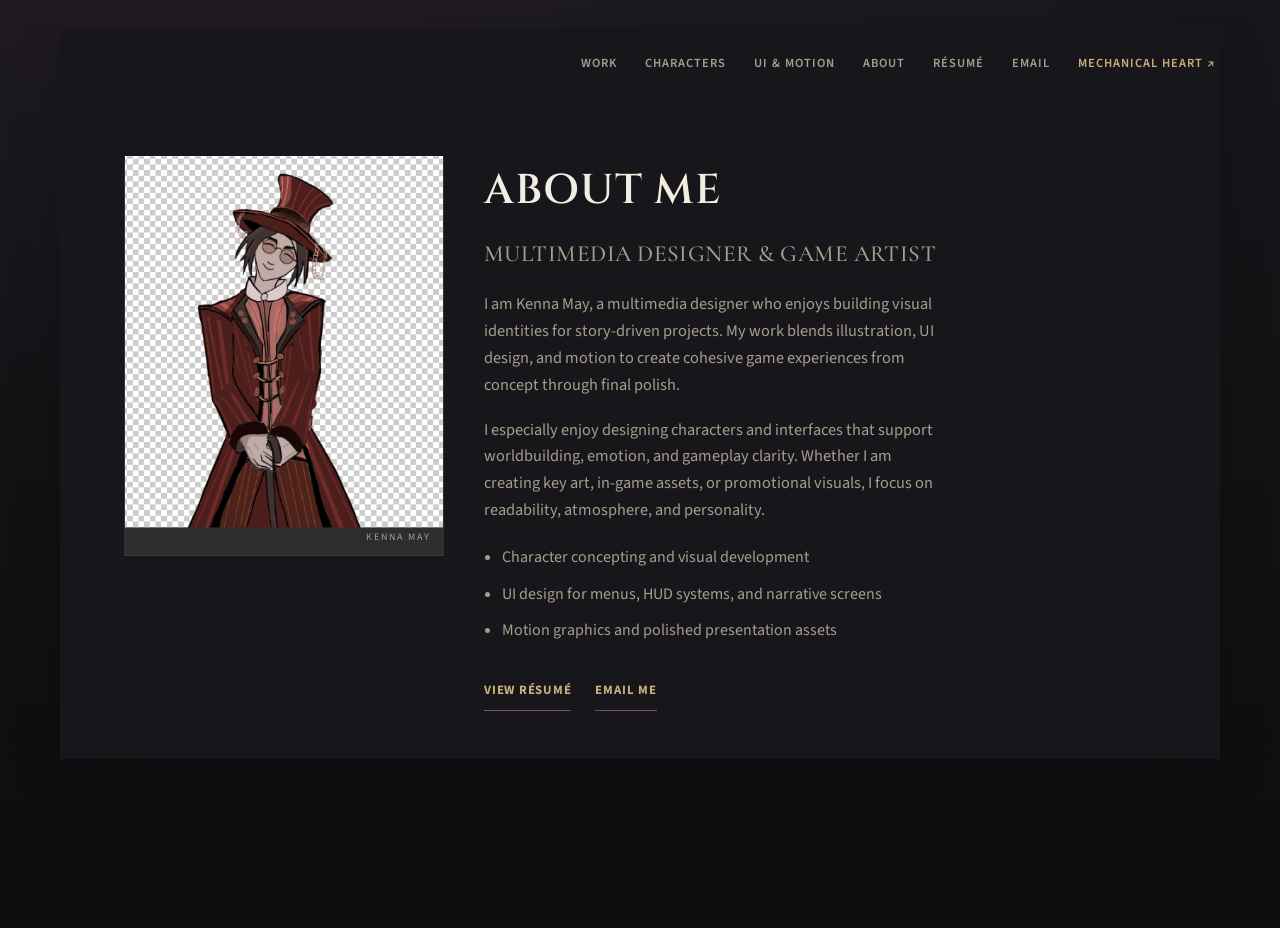
==== commit e4095394: "v2" ====
--- a/about.html
+++ b/about.html
@@ -14,13 +14,15 @@
         <a href="character-design.html">CHARACTERS</a>
         <a href="ui-motion-design.html">UI &amp; MOTION</a>
         <a href="about.html">ABOUT</a>
+        <a href="resume.html">RÉSUMÉ</a>
+        <a href="mailto:kennamayphone@gmail.com">EMAIL</a>
         <a class="site-nav-cta" href="mechanical-heart.html">MECHANICAL HEART ↗</a>
       </nav>
     </header>
 
     <main class="container about-page">
       <div class="about-grid">
-        <div class="about-portrait" role="img" aria-label="Kenna May portrait placeholder"></div>
+        <div class="about-portrait" role="img" aria-label="Illustrated character portrait by Kenna May"></div>
         <div class="about-copy">
           <h1>ABOUT ME</h1>
           <h2>MULTIMEDIA DESIGNER &amp; GAME ARTIST</h2>
@@ -31,6 +33,10 @@
             <li>UI design for menus, HUD systems, and narrative screens</li>
             <li>Motion graphics and polished presentation assets</li>
           </ul>
+          <div class="about-links">
+            <a class="about-link" href="resume.html">VIEW RÉSUMÉ</a>
+            <a class="about-link" href="mailto:kennamayphone@gmail.com">EMAIL ME</a>
+          </div>
         </div>
       </div>
     </main>
--- a/styles.css
+++ b/styles.css
@@ -281,7 +281,7 @@
   aspect-ratio: 4 / 5;
   margin-top: 18px;
   border: 1px solid var(--plum-soft);
-  background: url('me.jpg') center / cover no-repeat;
+  background: url('Images/Screenshot 2025-10-15 121631.png') center / cover no-repeat;
 }
 
 .about-strip-copy p {
@@ -366,14 +366,6 @@
   background-position: center, center;
   background-repeat: no-repeat, no-repeat;
   background-color: var(--bg-2);
-}
-
-.project-art-fantasy {
-  background:
-    linear-gradient(160deg, rgba(13, 13, 15, 0.08), rgba(13, 13, 15, 0.56)),
-    url('Images/fantasyenviromentthumbnail.png');
-  background-size: cover;
-  background-position: center;
 }
 
 .project-copy {
@@ -658,7 +650,7 @@
 .about-portrait {
   aspect-ratio: 4 / 5;
   border: 1px solid var(--line);
-  background: var(--bg-2);
+  background: var(--bg-2) url('Images/Screenshot 2025-10-15 121631.png') center / cover no-repeat;
   position: relative;
 }
 
@@ -712,6 +704,51 @@
   display: flex;
   flex-wrap: wrap;
   gap: 24px;
+}
+
+.resume-grid {
+  display: grid;
+  grid-template-columns: repeat(2, minmax(240px, 1fr));
+  gap: 24px;
+}
+
+.resume-section {
+  padding: 28px;
+  border: 1px solid var(--line);
+  background: var(--bg-2);
+}
+
+.resume-section h2,
+.resume-contact h2 {
+  font-family: "Cinzel", serif;
+  color: var(--text);
+  font-size: 1.05rem;
+  font-weight: 600;
+  letter-spacing: 0.06em;
+}
+
+.resume-section p {
+  margin-top: 14px;
+  color: var(--muted);
+  line-height: 1.65;
+}
+
+.resume-section strong {
+  color: var(--text);
+}
+
+.resume-section .about-link {
+  margin-top: 18px;
+}
+
+.resume-contact {
+  margin-top: 32px;
+  padding: 28px;
+  border-top: 1px solid var(--line);
+}
+
+.resume-contact .about-link {
+  margin-top: 12px;
 }
 
 .about-link {
@@ -1135,6 +1172,10 @@
     grid-template-columns: 1fr;
   }
 
+  .resume-grid {
+    grid-template-columns: 1fr;
+  }
+
   .environment-grid {
     grid-template-columns: 1fr;
   }
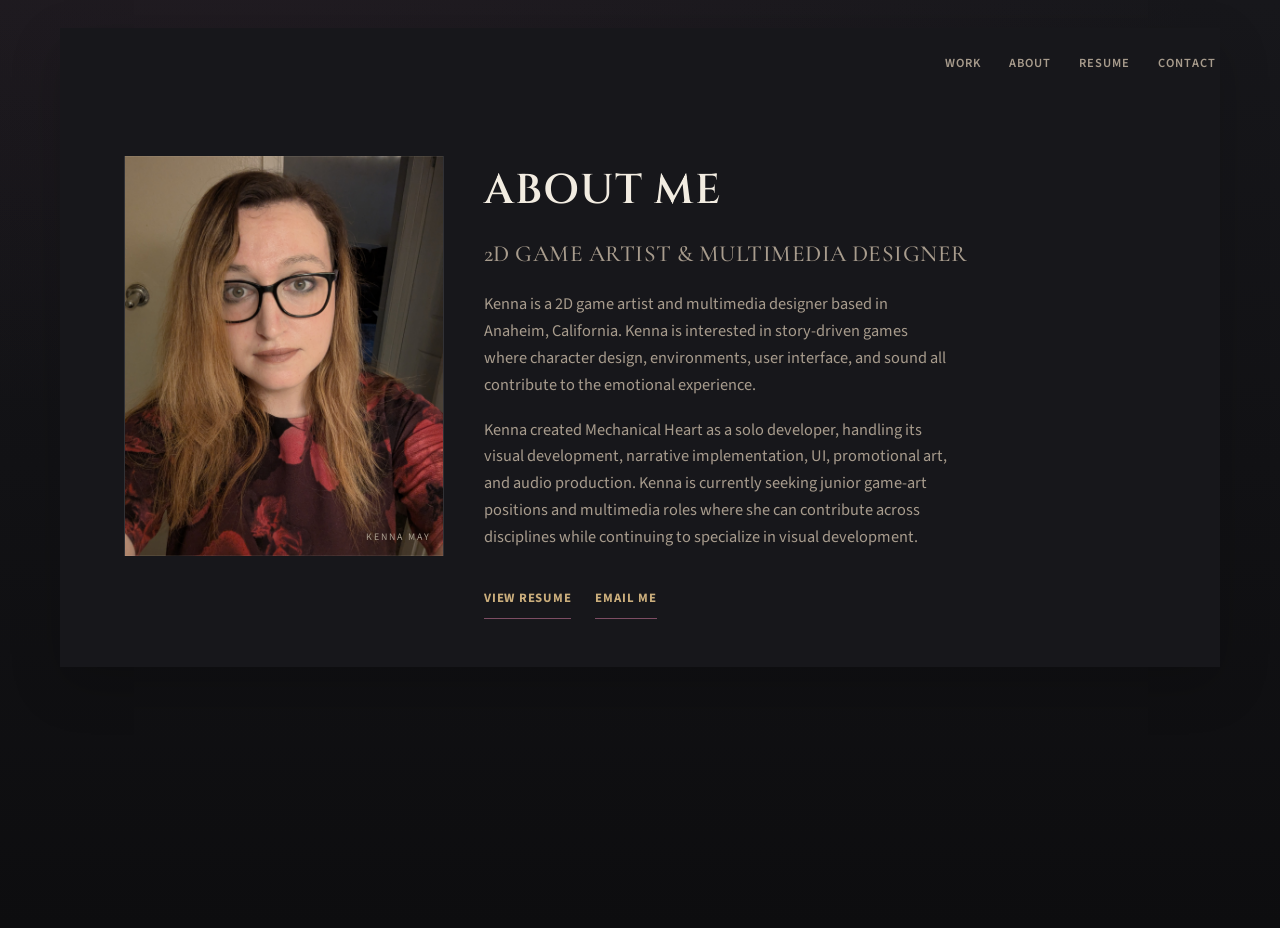
==== commit 5ba1db85: "yee" ====
--- a/about.html
+++ b/about.html
@@ -11,12 +11,9 @@
     <header class="site-nav">
       <nav class="site-nav-links" aria-label="Primary navigation">
         <a href="index.html#work">WORK</a>
-        <a href="character-design.html">CHARACTERS</a>
-        <a href="ui-motion-design.html">UI &amp; MOTION</a>
-        <a href="about.html">ABOUT</a>
-        <a href="resume.html">RÉSUMÉ</a>
-        <a href="mailto:kennamayphone@gmail.com">EMAIL</a>
-        <a class="site-nav-cta" href="mechanical-heart.html">MECHANICAL HEART ↗</a>
+        <a href="index.html#about">ABOUT</a>
+        <a href="resume.html">RESUME</a>
+        <a href="index.html#contact">CONTACT</a>
       </nav>
     </header>
 
@@ -25,16 +22,11 @@
         <div class="about-portrait" role="img" aria-label="Illustrated character portrait by Kenna May"></div>
         <div class="about-copy">
           <h1>ABOUT ME</h1>
-          <h2>MULTIMEDIA DESIGNER &amp; GAME ARTIST</h2>
-          <p>I am Kenna May, a multimedia designer who enjoys building visual identities for story-driven projects. My work blends illustration, UI design, and motion to create cohesive game experiences from concept through final polish.</p>
-          <p>I especially enjoy designing characters and interfaces that support worldbuilding, emotion, and gameplay clarity. Whether I am creating key art, in-game assets, or promotional visuals, I focus on readability, atmosphere, and personality.</p>
-          <ul class="about-list" aria-label="Primary creative focus">
-            <li>Character concepting and visual development</li>
-            <li>UI design for menus, HUD systems, and narrative screens</li>
-            <li>Motion graphics and polished presentation assets</li>
-          </ul>
+          <h2>2D GAME ARTIST &amp; MULTIMEDIA DESIGNER</h2>
+          <p>Kenna is a 2D game artist and multimedia designer based in Anaheim, California. Kenna is interested in story-driven games where character design, environments, user interface, and sound all contribute to the emotional experience.</p>
+          <p>Kenna created Mechanical Heart as a solo developer, handling its visual development, narrative implementation, UI, promotional art, and audio production. Kenna is currently seeking junior game-art positions and multimedia roles where she can contribute across disciplines while continuing to specialize in visual development.</p>
           <div class="about-links">
-            <a class="about-link" href="resume.html">VIEW RÉSUMÉ</a>
+            <a class="about-link" href="resume.html">VIEW RESUME</a>
             <a class="about-link" href="mailto:kennamayphone@gmail.com">EMAIL ME</a>
           </div>
         </div>
--- a/styles.css
+++ b/styles.css
@@ -281,7 +281,7 @@
   aspect-ratio: 4 / 5;
   margin-top: 18px;
   border: 1px solid var(--plum-soft);
-  background: url('Images/Screenshot 2025-10-15 121631.png') center / cover no-repeat;
+  background: url('Images/about-portrait.jpg') center / cover no-repeat;
 }
 
 .about-strip-copy p {
@@ -650,7 +650,7 @@
 .about-portrait {
   aspect-ratio: 4 / 5;
   border: 1px solid var(--line);
-  background: var(--bg-2) url('Images/Screenshot 2025-10-15 121631.png') center / cover no-repeat;
+  background: var(--bg-2) url('Images/about-portrait.jpg') center / cover no-repeat;
   position: relative;
 }
 
@@ -860,6 +860,32 @@
   gap: 28px;
 }
 
+.character-profiles {
+  display: grid;
+  gap: 64px;
+}
+
+.character-profile {
+  padding-top: 32px;
+  border-top: 1px solid var(--line);
+}
+
+.character-profile-head h2 {
+  margin-top: 6px;
+  font-family: "Cinzel", serif;
+  color: var(--text);
+  font-size: clamp(1.45rem, 3vw, 2rem);
+  font-weight: 600;
+  letter-spacing: 0.05em;
+}
+
+.character-profile-grid {
+  margin-top: 22px;
+  display: grid;
+  grid-template-columns: minmax(0, 1.25fr) repeat(2, minmax(0, 0.875fr));
+  gap: 18px;
+}
+
 .character-card {
   transition: transform 240ms ease;
 }
@@ -870,6 +896,7 @@
 
 .character-art {
   aspect-ratio: 16 / 9;
+  position: relative;
   overflow: hidden;
   border: 1px solid var(--line);
   background: var(--bg-2);
@@ -880,6 +907,34 @@
   width: 100%;
   height: 100%;
   object-fit: cover;
+}
+
+.character-art-final {
+  aspect-ratio: 4 / 3;
+}
+
+.character-art-final img {
+  object-fit: contain;
+  background: var(--bg-2);
+}
+
+.character-art figcaption {
+  position: absolute;
+  left: 12px;
+  bottom: 10px;
+  color: var(--text);
+  font-size: 0.68rem;
+  font-weight: 700;
+  letter-spacing: 0.14em;
+  text-shadow: 0 1px 8px rgba(0, 0, 0, 0.8);
+}
+
+.character-problem {
+  margin-top: 20px;
+  max-width: 72ch;
+  color: var(--muted);
+  font-size: 1rem;
+  line-height: 1.7;
 }
 
 .character-art-concepts {
@@ -1172,6 +1227,10 @@
     grid-template-columns: 1fr;
   }
 
+  .character-profile-grid {
+    grid-template-columns: 1fr;
+  }
+
   .resume-grid {
     grid-template-columns: 1fr;
   }
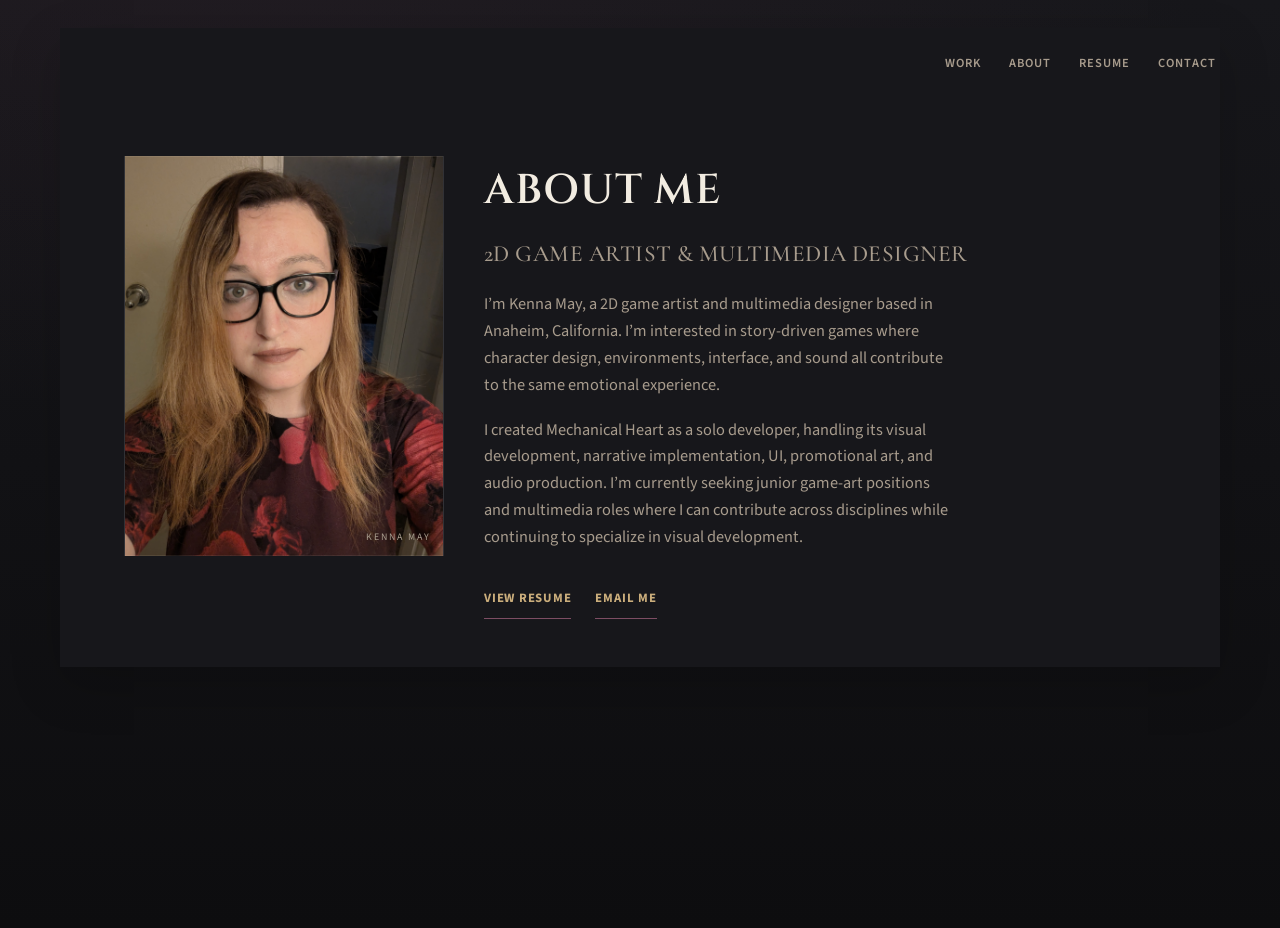
==== commit 562b1239: "pretty good start" ====
--- a/about.html
+++ b/about.html
@@ -23,8 +23,8 @@
         <div class="about-copy">
           <h1>ABOUT ME</h1>
           <h2>2D GAME ARTIST &amp; MULTIMEDIA DESIGNER</h2>
-          <p>Kenna is a 2D game artist and multimedia designer based in Anaheim, California. Kenna is interested in story-driven games where character design, environments, user interface, and sound all contribute to the emotional experience.</p>
-          <p>Kenna created Mechanical Heart as a solo developer, handling its visual development, narrative implementation, UI, promotional art, and audio production. Kenna is currently seeking junior game-art positions and multimedia roles where she can contribute across disciplines while continuing to specialize in visual development.</p>
+          <p>I’m Kenna May, a 2D game artist and multimedia designer based in Anaheim, California. I’m interested in story-driven games where character design, environments, interface, and sound all contribute to the same emotional experience.</p>
+          <p>I created Mechanical Heart as a solo developer, handling its visual development, narrative implementation, UI, promotional art, and audio production. I’m currently seeking junior game-art positions and multimedia roles where I can contribute across disciplines while continuing to specialize in visual development.</p>
           <div class="about-links">
             <a class="about-link" href="resume.html">VIEW RESUME</a>
             <a class="about-link" href="mailto:kennamayphone@gmail.com">EMAIL ME</a>
--- a/styles.css
+++ b/styles.css
@@ -55,6 +55,20 @@
   padding: 20px 4px;
 }
 
+.back-link {
+  color: var(--muted);
+  text-decoration: none;
+  font-weight: 700;
+  letter-spacing: 0.08em;
+  font-size: 0.78rem;
+  transition: color 200ms ease;
+}
+
+.back-link:hover,
+.back-link:focus-visible {
+  color: var(--brass-soft);
+}
+
 .site-nav-links {
   display: flex;
   align-items: center;
@@ -206,7 +220,7 @@
 .hero-art {
   display: block;
   position: relative;
-  background-image: url('neo.jpg');
+  background-image: url('Images/neo.jpg');
   background-size: cover;
   background-position: center right;
 }
@@ -368,6 +382,16 @@
   background-color: var(--bg-2);
 }
 
+.project-art-concept {
+  background:
+    url('Images/character concepts 1 caster.png'),
+    linear-gradient(150deg, rgba(13, 13, 15, 0.15), rgba(13, 13, 15, 0.55) 65%);
+  background-size: contain, cover;
+  background-position: center, center;
+  background-repeat: no-repeat, no-repeat;
+  background-color: var(--bg-2);
+}
+
 .project-copy {
   padding: 20px 22px 22px;
 }
@@ -634,6 +658,29 @@
   letter-spacing: 0.03em;
 }
 
+.page-kicker-row {
+  display: flex;
+  align-items: center;
+  gap: 12px;
+}
+
+.page-back-link {
+  display: inline-flex;
+  color: var(--brass-soft);
+  font-size: 0.78rem;
+  font-weight: 600;
+  letter-spacing: 0.08em;
+  text-decoration: none;
+  white-space: nowrap;
+}
+
+.page-back-link:hover,
+.page-back-link:focus-visible {
+  color: var(--brass);
+  text-decoration: underline;
+  text-underline-offset: 4px;
+}
+
 .page-intro p:last-child {
   margin-top: 14px;
   color: var(--muted);
@@ -862,27 +909,7 @@
 
 .character-profiles {
   display: grid;
-  gap: 64px;
-}
-
-.character-profile {
-  padding-top: 32px;
-  border-top: 1px solid var(--line);
-}
-
-.character-profile-head h2 {
-  margin-top: 6px;
-  font-family: "Cinzel", serif;
-  color: var(--text);
-  font-size: clamp(1.45rem, 3vw, 2rem);
-  font-weight: 600;
-  letter-spacing: 0.05em;
-}
-
-.character-profile-grid {
-  margin-top: 22px;
-  display: grid;
-  grid-template-columns: minmax(0, 1.25fr) repeat(2, minmax(0, 0.875fr));
+  grid-template-columns: repeat(3, minmax(0, 1fr));
   gap: 18px;
 }
 
@@ -899,42 +926,46 @@
   position: relative;
   overflow: hidden;
   border: 1px solid var(--line);
-  background: var(--bg-2);
-}
-
-.character-art img {
-  display: block;
-  width: 100%;
-  height: 100%;
-  object-fit: cover;
-}
-
-.character-art-final {
-  aspect-ratio: 4 / 3;
-}
-
-.character-art-final img {
-  object-fit: contain;
-  background: var(--bg-2);
-}
-
-.character-art figcaption {
-  position: absolute;
-  left: 12px;
-  bottom: 10px;
-  color: var(--text);
-  font-size: 0.68rem;
-  font-weight: 700;
-  letter-spacing: 0.14em;
-  text-shadow: 0 1px 8px rgba(0, 0, 0, 0.8);
-}
-
-.character-problem {
-  margin-top: 20px;
-  max-width: 72ch;
-  color: var(--muted);
-  font-size: 1rem;
-  line-height: 1.7;
+  background-color: var(--bg-2);
+  background-size: cover;
+  background-position: center;
+  background-repeat: no-repeat;
+}
+
+.character-art-caster-final {
+  background-image: url('Images/Insidewithcaster1.png');
+}
+
+.character-art-caster-concept {
+  background-image: url('Images/caster_character_concept.png');
+}
+
+.character-art-caster-expression {
+  background-image: url('Images/caster%20expressions%20sheet.png');
+}
+
+.character-art-proto-final {
+  background-image: url('Images/final%20proto%20design.png');
+}
+
+.character-art-proto-concept {
+  background-image: url('Images/proto_concept.png');
+}
+
+.character-art-proto-expression {
+  background-image: url('Images/proto%20expression.jpg');
+}
+
+.character-art-collector-final {
+  background-image: url('Images/collector%20designfinal.png');
+}
+
+.character-art-collector-concept {
+  background-image: url('Images/collector%20concept%20art.png');
+}
+
+.character-art-collector-expression {
+  background-image: url('Images/collector%20expression.png');
 }
 
 .character-art-concepts {
@@ -947,14 +978,6 @@
   background-image: url('Images/character%20concepts%201%20proto%20silo.png');
   background-size: cover;
   background-position: center;
-}
-
-.character-art-expression {
-  background: var(--bg-2);
-}
-
-.character-art-final {
-  background: var(--bg-2);
 }
 
 .character-card h2 {
@@ -1227,8 +1250,8 @@
     grid-template-columns: 1fr;
   }
 
-  .character-profile-grid {
-    grid-template-columns: 1fr;
+  .character-profiles {
+    grid-template-columns: repeat(2, minmax(0, 1fr));
   }
 
   .resume-grid {
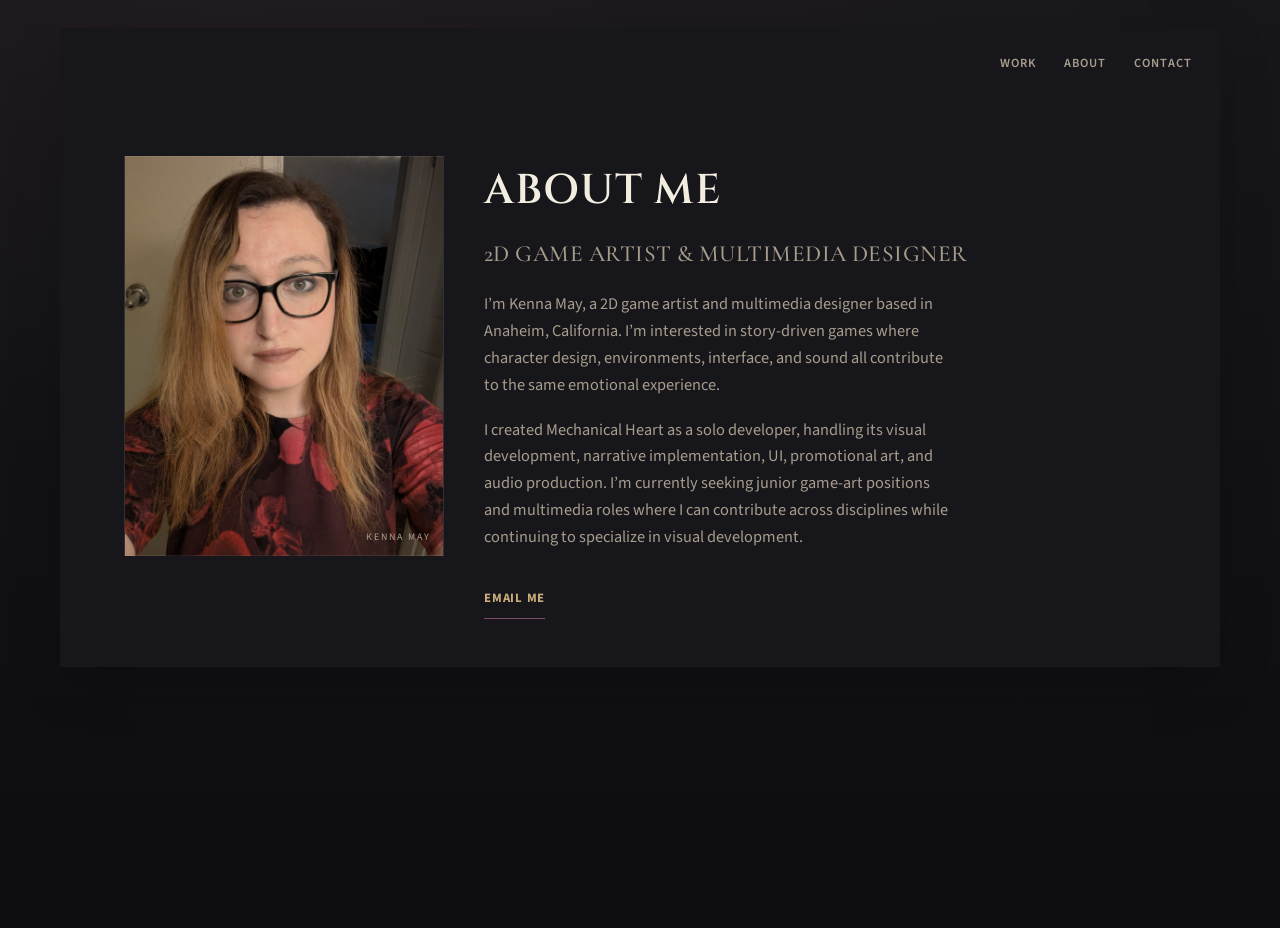
==== commit 5672a9bb: "ddds" ====
--- a/about.html
+++ b/about.html
@@ -12,7 +12,6 @@
       <nav class="site-nav-links" aria-label="Primary navigation">
         <a href="index.html#work">WORK</a>
         <a href="index.html#about">ABOUT</a>
-        <a href="resume.html">RESUME</a>
         <a href="index.html#contact">CONTACT</a>
       </nav>
     </header>
@@ -26,7 +25,6 @@
           <p>I’m Kenna May, a 2D game artist and multimedia designer based in Anaheim, California. I’m interested in story-driven games where character design, environments, interface, and sound all contribute to the same emotional experience.</p>
           <p>I created Mechanical Heart as a solo developer, handling its visual development, narrative implementation, UI, promotional art, and audio production. I’m currently seeking junior game-art positions and multimedia roles where I can contribute across disciplines while continuing to specialize in visual development.</p>
           <div class="about-links">
-            <a class="about-link" href="resume.html">VIEW RESUME</a>
             <a class="about-link" href="mailto:kennamayphone@gmail.com">EMAIL ME</a>
           </div>
         </div>
--- a/styles.css
+++ b/styles.css
@@ -75,6 +75,7 @@
   gap: 28px;
   flex-wrap: wrap;
   margin-left: auto;
+  margin-right: 24px;
 }
 
 .site-nav-links a {
@@ -384,9 +385,9 @@
 
 .project-art-concept {
   background:
-    url('Images/character concepts 1 caster.png'),
+    url('Images/visualdevelopment.png'),
     linear-gradient(150deg, rgba(13, 13, 15, 0.15), rgba(13, 13, 15, 0.55) 65%);
-  background-size: contain, cover;
+  background-size: cover, cover;
   background-position: center, center;
   background-repeat: no-repeat, no-repeat;
   background-color: var(--bg-2);
@@ -753,51 +754,6 @@
   gap: 24px;
 }
 
-.resume-grid {
-  display: grid;
-  grid-template-columns: repeat(2, minmax(240px, 1fr));
-  gap: 24px;
-}
-
-.resume-section {
-  padding: 28px;
-  border: 1px solid var(--line);
-  background: var(--bg-2);
-}
-
-.resume-section h2,
-.resume-contact h2 {
-  font-family: "Cinzel", serif;
-  color: var(--text);
-  font-size: 1.05rem;
-  font-weight: 600;
-  letter-spacing: 0.06em;
-}
-
-.resume-section p {
-  margin-top: 14px;
-  color: var(--muted);
-  line-height: 1.65;
-}
-
-.resume-section strong {
-  color: var(--text);
-}
-
-.resume-section .about-link {
-  margin-top: 18px;
-}
-
-.resume-contact {
-  margin-top: 32px;
-  padding: 28px;
-  border-top: 1px solid var(--line);
-}
-
-.resume-contact .about-link {
-  margin-top: 12px;
-}
-
 .about-link {
   display: inline-flex;
   align-items: center;
@@ -1254,10 +1210,6 @@
     grid-template-columns: repeat(2, minmax(0, 1fr));
   }
 
-  .resume-grid {
-    grid-template-columns: 1fr;
-  }
-
   .environment-grid {
     grid-template-columns: 1fr;
   }
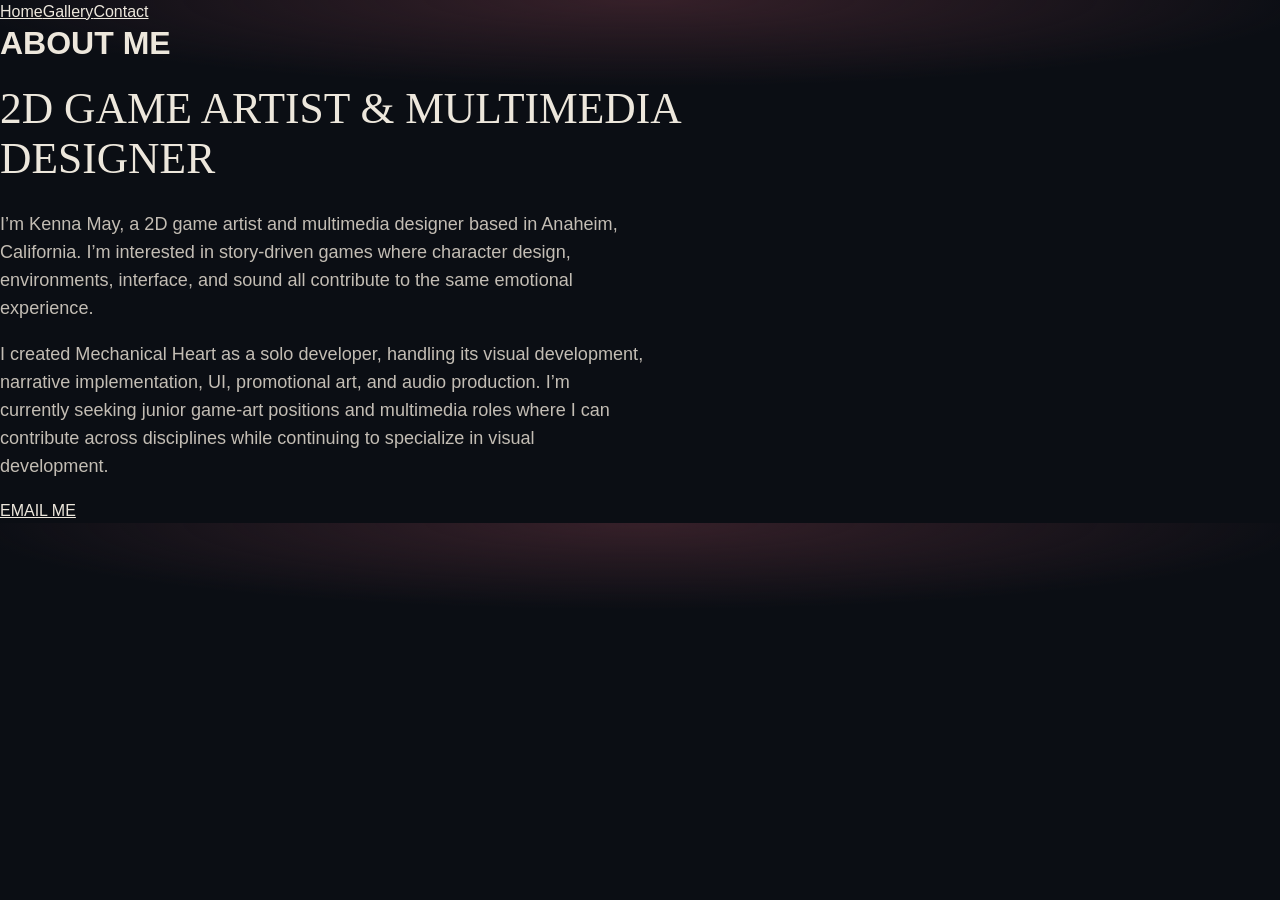
==== commit eb99fbf6: "Upgrade Mechanical Heart 2D game art portfolio" ====
--- a/about.html
+++ b/about.html
@@ -4,16 +4,12 @@
   <meta charset="utf-8" />
   <meta name="viewport" content="width=device-width, initial-scale=1" />
   <title>About Kenna May</title>
-  <link rel="stylesheet" href="styles.css" />
+  <link rel="stylesheet" href="legacy-styles.css" />
 </head>
 <body>
   <div class="site-shell">
     <header class="site-nav">
-      <nav class="site-nav-links" aria-label="Primary navigation">
-        <a href="index.html#work">WORK</a>
-        <a href="index.html#about">ABOUT</a>
-        <a href="index.html#contact">CONTACT</a>
-      </nav>
+      <nav aria-label="Main navigation"><a href="index.html">Home</a><a href="gallery.html">Gallery</a><a href="index.html#contact">Contact</a></nav>
     </header>
 
     <main class="container about-page">
--- a/legacy-styles.css
+++ b/legacy-styles.css
@@ -0,0 +1,99 @@
+:root{color-scheme:dark;--bg:#0b0e14;--panel:#141922;--panel-2:#1b202a;--text:#ede7dc;--muted:#c3bdb4;--soft:#a9a398;--gold:#d2aa76;--red:#9d3534;--line:#3b3a3b;--serif:Cinzel,Georgia,serif;--sans:"Source Sans 3",Arial,sans-serif}
+*{box-sizing:border-box}html{scroll-behavior:smooth}body{margin:0;background:radial-gradient(ellipse 70% 22% at 50% 0%,#362029 0,transparent 75%),var(--bg);color:var(--text);font-family:var(--sans);font-size:1rem;line-height:1.55}body:has(dialog[open]){overflow:hidden}button,a{font:inherit}button{cursor:pointer}a{color:inherit}img{max-width:100%;display:block}h1,h2,h3,p{margin-top:0}h1,h2,h3{line-height:1.15}h2,h3{font-family:var(--serif);font-weight:500}p{max-width:64ch}a:focus-visible,button:focus-visible{outline:2px solid #f2cf9f;outline-offset:4px}.skip-link{position:absolute;left:1rem;top:-5rem;z-index:20;background:#f0d9b9;color:#111;padding:.7rem 1rem}.skip-link:focus{top:1rem}.site-frame{max-width:1720px;margin:auto;border-left:1px solid #262932;border-right:1px solid #262932}.site-header{height:76px;padding:0 clamp(1.1rem,4.7vw,5rem);display:flex;align-items:center;justify-content:space-between;gap:2rem;border-bottom:1px solid var(--line);background:#10141cd9}.wordmark{text-decoration:none;white-space:nowrap;font-family:var(--serif);font-size:1.1rem;letter-spacing:.08em}.wordmark-mark{font-size:.6rem;color:var(--red);vertical-align:top;margin-left:.5rem}.site-header nav{display:flex;gap:clamp(1rem,2.3vw,2.5rem);align-items:center}.site-header nav a{font-size:.9rem;text-decoration:none;color:var(--muted);white-space:nowrap}.site-header a:hover,.text-link:hover,.footer-links a:hover{color:#f3d2a1}.hero{display:grid;grid-template-columns:minmax(0,46%) minmax(0,54%);min-height:clamp(560px,50vw,760px);border-bottom:1px solid var(--line)}.hero-copy{display:flex;flex-direction:column;align-items:flex-start;justify-content:center;padding:4.5rem clamp(1.4rem,5vw,6rem);background:linear-gradient(115deg,#1c1821 0%,#151a24 60%,#16151d 100%)}.eyebrow,.feature-number,.fact-label{color:var(--gold);font-weight:700;letter-spacing:.12em;text-transform:uppercase;font-size:.81rem}.hero h1{font-family:var(--serif);font-size:clamp(3.2rem,5vw,6.2rem);font-weight:500;line-height:1.1;letter-spacing:-.035em;margin:1.2rem 0 1.6rem}.hero h1 em{font-style:normal;color:#d7a69a}.hero-deck{font-size:clamp(1.2rem,1.6vw,1.5rem);line-height:1.4;max-width:31ch;margin-bottom:1rem}.hero-intro{color:var(--muted);max-width:48ch}.hero-actions{display:flex;flex-wrap:wrap;gap:.8rem;margin-top:1.3rem}.button{min-height:48px;display:inline-flex;align-items:center;justify-content:center;gap:1.3rem;padding:.7rem 1.25rem;text-decoration:none;font-weight:700;font-size:.93rem;transition:background .2s,border-color .2s,transform .2s}.button:hover{transform:translateY(-2px)}.button-primary{background:#a83d38;border:1px solid #b95249;color:#fff}.button-primary:hover{background:#bd4a44}.button-secondary{border:1px solid #a88a69;color:#f1e2ce;background:#221e23}.button-secondary:hover{background:#36272b}.hero-stage{position:relative;isolation:isolate;min-height:560px;overflow:hidden;background:#0e1119}.hero-environment{position:absolute;inset:0;width:100%;height:100%;object-fit:cover;object-position:56% center;filter:brightness(.46) saturate(.75)}.hero-vignette{position:absolute;inset:0;background:linear-gradient(90deg,#12151b75,transparent 30%),linear-gradient(0deg,#0c0e16 0%,transparent 32%),radial-gradient(circle at 53% 55%,transparent 10%,#080c15a1 100%)}.hero-character{position:absolute;height:88%;width:auto;max-width:none;bottom:-4%;left:50%;transform:translateX(-50%);object-fit:contain;filter:drop-shadow(15px 20px 18px #000b)}.hero-stage-label{position:absolute;bottom:1.6rem;right:2rem;font-size:.8rem;text-transform:uppercase;letter-spacing:.12em;color:#e2d0b6}.project-facts{display:grid;grid-template-columns:repeat(4,1fr);background:#11161e;border-bottom:1px solid var(--line);padding:1.4rem clamp(1.4rem,4.7vw,5rem);gap:0}.project-facts>div{padding:.3rem 1.3rem;border-left:1px solid var(--line);min-width:0}.project-facts>div:first-child{border-left:0;padding-left:0}.project-facts strong{display:block;font-weight:600;font-size:.96rem;line-height:1.4;margin-top:.3rem}.fact-label{font-size:.75rem}.section{padding:clamp(3.5rem,6vw,7rem) clamp(1.3rem,5vw,6rem);scroll-margin-top:1.5rem}.section-heading{display:flex;align-items:end;justify-content:space-between;gap:2.5rem;margin-bottom:2.5rem}.section-heading h2{font-size:clamp(2rem,3.4vw,3.5rem);margin:.5rem 0 0}.section-heading>p{color:var(--muted);width:min(38%,43ch);margin:0;font-size:1.05rem}.finished-work{background:#0d1118}.feature{display:grid;grid-template-columns:1.1fr .9fr;min-height:420px;margin-bottom:1.2rem;border:1px solid var(--line);background:#171b24}.feature-character{grid-template-columns:.95fr 1.05fr}.feature-art{min-width:0;min-height:420px;overflow:hidden}.art-button{position:relative;width:100%;height:100%;padding:0;border:0;background:#252831;display:block;overflow:hidden;color:var(--text);text-align:left}.art-button img{width:100%;height:100%;object-fit:cover;transition:transform .4s ease,filter .4s ease}.art-button:hover img{transform:scale(1.025);filter:brightness(1.08)}.zoom-hint{position:absolute;right:1rem;bottom:1rem;background:#10141fe8;border:1px solid #9c8568;padding:.35rem .7rem;font-size:.83rem;font-weight:700}.character-art{background:radial-gradient(ellipse 48% 70% at 50% 58%,#45323e,#22232c 72%)}.character-art .art-button{background:transparent}.character-art img{object-fit:contain;object-position:center bottom;padding:1.5rem 1rem 0;filter:drop-shadow(12px 12px 20px #0008)}.character-art .art-button:hover img{filter:drop-shadow(12px 12px 20px #0008) brightness(1.08)}.scene-art img{object-position:center}.feature-copy{padding:clamp(2rem,4vw,4rem);display:flex;flex-direction:column;justify-content:center;align-items:flex-start}.feature-copy h3{font-size:clamp(2rem,3vw,3.3rem);margin:1rem 0}.feature-copy p{font-size:1.13rem;color:var(--muted);line-height:1.57;margin-bottom:1.5rem}.text-link{color:var(--gold);text-decoration:none;border-bottom:1px solid currentColor;padding-bottom:.15rem;font-weight:700}.paired-work{display:grid;grid-template-columns:repeat(2,minmax(0,1fr));gap:1.2rem}.work-card{border:1px solid var(--line);background:#171b24}.work-card>.art-button{height:clamp(220px,25vw,390px);border-bottom:1px solid var(--line)}.work-card img{object-fit:contain;background:#101219}.card-copy{padding:1.5rem 2rem 2rem}.card-copy h3{font-size:1.55rem;margin:.7rem 0}.card-copy p{margin:0;color:var(--muted)}.progress-section{background:linear-gradient(180deg,#171820,#10141c)}.process-group{display:grid;grid-template-columns:220px minmax(0,1fr);gap:2rem;padding:2.5rem 0;border-top:1px solid var(--line);scroll-margin-top:2rem}.process-intro h3{font-size:1.45rem;margin:0 0 1rem}.process-intro p{color:var(--muted);font-size:1rem}.process-gallery{display:grid;gap:1rem;min-width:0}.two-up{grid-template-columns:repeat(2,minmax(0,1fr))}.three-up{grid-template-columns:repeat(3,minmax(0,1fr))}.process-gallery figure{margin:0;min-width:0}.process-gallery .art-button{aspect-ratio:1.42;background:#2b2c32;border:1px solid #484246}.process-gallery img{object-fit:contain}.process-gallery figcaption{color:var(--muted);font-size:.92rem;margin-top:.65rem}.about-section{display:grid;grid-template-columns:minmax(220px,.72fr) minmax(0,1.28fr);gap:clamp(2rem,6vw,7rem);background:#11151d;border-top:1px solid var(--line)}.about-image{align-self:center;max-width:360px;aspect-ratio:4/4.6;overflow:hidden;border:1px solid #5a4e4d;box-shadow:18px 18px 0 #20212a}.about-image img{width:100%;height:100%;object-fit:cover;object-position:center 36%}.about-copy{max-width:700px;align-self:center}.about-copy h2{font-size:clamp(2.2rem,3.4vw,3.5rem);margin:.8rem 0 1.7rem}.about-copy p:not(.eyebrow){font-size:1.13rem;color:var(--muted)}.about-copy .button{margin-top:.9rem}.site-footer{display:grid;grid-template-columns:1fr auto;gap:1.8rem 3rem;padding:3rem clamp(1.3rem,5vw,6rem) 1.5rem;border-top:1px solid #76524c;background:radial-gradient(ellipse at 9% 0%,#3d2228,#11131b 60%)}.footer-title{font-family:var(--serif);font-size:clamp(1.3rem,2vw,2rem)}.site-footer p{color:var(--muted);margin:.7rem 0 0}.footer-links{display:flex;flex-direction:column;gap:.55rem;min-width:230px}.footer-links a{color:#e7d2b5;text-decoration:none}.site-footer small{grid-column:1/-1;border-top:1px solid #5b4241;padding-top:1.2rem;color:var(--soft);font-size:.8rem}.lightbox{width:min(96vw,1300px);max-width:none;max-height:96vh;padding:0;border:1px solid #77634e;background:#10131b;color:var(--text);box-shadow:0 20px 100px #000d}.lightbox::backdrop{background:#030509ec}.lightbox-toolbar{height:60px;display:flex;align-items:center;justify-content:space-between;gap:1rem;padding:.6rem 1.1rem;border-bottom:1px solid var(--line);font-size:.95rem}.lightbox-toolbar button{background:none;color:var(--text);border:1px solid var(--line);padding:.4rem .7rem}.lightbox-view{display:grid;grid-template-columns:54px minmax(0,1fr) 54px;align-items:center;min-height:200px}.lightbox-view img{justify-self:center;max-height:calc(96vh - 110px);max-width:100%;width:auto;object-fit:contain}.lightbox-arrow{height:80px;border:0;background:#1b1f2acc;color:#f0dec6;font-size:2.5rem}.lightbox-arrow:hover,.lightbox-toolbar button:hover{background:#3c2930}.lightbox-count{display:block;text-align:center;color:var(--soft);font-size:.8rem;padding:.4rem}
+@media(max-width:1000px){.hero{grid-template-columns:1fr 1fr}.hero-copy{padding:3rem 2rem}.hero h1{font-size:clamp(2.7rem,5.5vw,4.5rem)}.project-facts{grid-template-columns:repeat(2,1fr);row-gap:1.2rem}.project-facts>div:nth-child(3){border-left:0;padding-left:0}.process-group{grid-template-columns:180px 1fr;gap:1.3rem}.section-heading>p{width:42%}}
+@media(max-width:700px){.site-header{height:auto;min-height:65px;padding:1rem 1.15rem;align-items:flex-start;flex-direction:column;gap:.75rem}.site-header nav{gap:1.1rem;max-width:100%;overflow-x:auto;padding-bottom:.2rem}.site-header nav a{font-size:.9rem}.hero{display:flex;flex-direction:column}.hero-copy{padding:3rem 1.3rem 2.5rem}.hero h1{font-size:clamp(3rem,12vw,5rem)}.hero-stage{min-height:390px}.hero-character{height:98%;bottom:-5%}.hero-stage-label{bottom:.7rem;right:1rem}.project-facts{padding:1.2rem 1.3rem;gap:1.1rem}.project-facts>div{padding:0;border:0}.project-facts strong{font-size:.9rem}.section{padding:3.5rem 1.3rem}.section-heading{display:block;margin-bottom:2rem}.section-heading>p{width:auto;margin:1rem 0 0}.feature,.feature-character{display:flex;flex-direction:column}.feature-art{min-height:0;height:300px}.character-art{height:390px}.feature-environment .feature-art{order:-1}.feature-copy{padding:1.7rem}.feature-copy p{font-size:1.05rem}.paired-work{gap:1rem}.work-card>.art-button{height:190px}.card-copy{padding:1rem}.card-copy h3{font-size:1.2rem}.process-group{display:block;padding:2rem 0}.process-intro{margin-bottom:1.1rem}.process-intro p{max-width:55ch}.about-section{grid-template-columns:140px 1fr;gap:1.7rem}.about-image{align-self:start;box-shadow:8px 8px 0 #20212a}.about-copy p:not(.eyebrow){font-size:1.04rem}.site-footer{grid-template-columns:1fr}}
+@media(max-width:520px){.project-facts{grid-template-columns:1fr 1fr}.hero-actions{width:100%}.hero-actions .button{flex:1 1 auto}.hero-stage{min-height:330px}.paired-work{grid-template-columns:1fr}.work-card>.art-button{height:240px}.process-gallery{grid-template-columns:1fr}.process-gallery .art-button{aspect-ratio:1.7}.about-section{display:block}.about-image{width:145px;aspect-ratio:1;float:right;margin:0 0 1rem 1.5rem}.about-copy h2{font-size:2.3rem}.lightbox-view{grid-template-columns:40px minmax(0,1fr) 40px}.lightbox-arrow{font-size:2rem}.lightbox-toolbar{font-size:.82rem}}
+@media(prefers-reduced-motion:reduce){html{scroll-behavior:auto}*,*::before,*::after{transition-duration:.01ms!important;animation-duration:.01ms!important}}
+
+/* Portfolio homepage */
+.home-hero{display:grid;grid-template-columns:47% 53%;min-height:clamp(540px,48vw,700px);border-bottom:1px solid var(--line)}
+.home-hero-copy{display:flex;flex-direction:column;align-items:flex-start;justify-content:center;padding:4rem clamp(1.4rem,5vw,6rem);background:linear-gradient(120deg,#181820,#11151e)}
+.home-hero h1{font-family:var(--serif);font-weight:500;font-size:clamp(4rem,7vw,7rem);line-height:1.06;letter-spacing:-.05em;margin:1.2rem 0 1.7rem}
+.home-hero h1 em{font-style:normal;color:#d5aaa0}
+.home-deck{font-size:clamp(1.2rem,1.8vw,1.55rem);line-height:1.42;max-width:33ch;color:#ded5ca;margin-bottom:1rem}
+.home-hero-art{position:relative;min-height:500px;background:#1a2330;overflow:hidden}
+.home-hero-art img{width:100%;height:100%;position:absolute;inset:0;object-fit:cover;object-position:center 44%;filter:saturate(.8)}
+.home-hero-art:after{content:"";position:absolute;inset:0;background:linear-gradient(0deg,#10141b99,transparent 30%),linear-gradient(90deg,#11151b55,transparent 30%)}
+.home-hero-art span{position:absolute;z-index:1;bottom:1.5rem;right:1.7rem;color:#f2e7dc;font-size:.8rem;letter-spacing:.1em;text-transform:uppercase}
+.home-work{background:#0d1118}
+.home-project{display:grid;grid-template-columns:1.1fr .9fr;border:1px solid var(--line);background:#171b24;min-height:530px}
+.home-project-art{position:relative;min-height:530px;overflow:hidden;background:#161923}
+.home-project-scene{width:100%;height:100%;position:absolute;inset:0;object-fit:cover;filter:brightness(.5) saturate(.8)}
+.home-project-art:after{content:"";position:absolute;inset:0;background:linear-gradient(90deg,transparent 50%,#141820b3),linear-gradient(0deg,#10131cb0,transparent 36%)}
+.home-project-character{position:absolute;z-index:1;height:100%;width:auto;max-width:none;bottom:-7%;left:50%;transform:translateX(-50%);filter:drop-shadow(10px 15px 16px #0009)}
+.home-project-copy{padding:clamp(2rem,4vw,4.5rem);display:flex;flex-direction:column;justify-content:center;align-items:flex-start}
+.home-project-copy h3{font-size:clamp(1.9rem,3vw,3rem);margin:1rem 0}
+.home-project-copy p{font-size:1.1rem;color:var(--muted)}
+.home-project-copy ul{margin:.2rem 0 1.8rem;padding-left:1.2rem;color:#dbcfbd}
+.home-project-copy li{margin:.2rem 0}
+.home-project-copy .text-link{margin-top:1.2rem}
+.home-preview{display:grid;grid-template-columns:repeat(3,minmax(0,1fr));gap:1rem;margin-top:1rem}
+.home-preview a{display:block;text-decoration:none;background:#1a1e27;border:1px solid var(--line);min-width:0;transition:border-color .2s}
+.home-preview a:hover{border-color:var(--gold)}
+.home-preview img{width:100%;height:clamp(145px,17vw,270px);object-fit:cover;background:#292a31}
+.home-preview span{display:flex;justify-content:space-between;gap:.5rem;align-items:center;padding:.9rem 1rem;font-weight:700}
+.home-preview b{color:var(--gold)}
+@media(max-width:850px){.home-hero{grid-template-columns:1fr 1fr}.home-hero-copy{padding:3rem 2rem}.home-hero h1{font-size:clamp(3.6rem,8vw,5.5rem)}.home-project{grid-template-columns:1fr 1fr}.home-project-copy{padding:2rem}}
+@media(max-width:700px){.home-hero{display:flex;flex-direction:column}.home-hero-copy{padding:3rem 1.3rem}.home-hero h1{font-size:clamp(4rem,13vw,5.5rem)}.home-hero-art{min-height:420px}.home-project{display:flex;flex-direction:column}.home-project-art{min-height:370px}.home-project-copy{padding:2rem 1.5rem}.home-preview{grid-template-columns:repeat(3,minmax(0,1fr));gap:.6rem}.home-preview img{height:130px}.home-preview span{font-size:.85rem;padding:.7rem}}
+@media(max-width:520px){.home-hero-art{min-height:340px}.home-preview{grid-template-columns:1fr}.home-preview img{height:180px}.home-preview span{font-size:1rem}.home-project-art{min-height:330px}}
+
+/* Mechanical Heart interface case study */
+.ui-showcase{margin-top:1.2rem;padding:clamp(2rem,4vw,4rem);border:1px solid var(--line);background:linear-gradient(135deg,#1d1c24,#151a23)}
+.ui-intro{max-width:850px;margin-bottom:2rem}
+.ui-intro h3{font-size:clamp(2rem,3vw,3.2rem);margin:.8rem 0 1rem}
+.ui-intro p{font-size:1.12rem;color:var(--muted);margin:0}
+.ui-gallery{display:grid;grid-template-columns:repeat(2,minmax(0,1fr));gap:1.2rem}
+.ui-piece{min-width:0;margin:0;background:#11151d;border:1px solid #434047}
+.ui-piece .art-button{height:clamp(220px,25vw,370px);border-bottom:1px solid #434047;background:#0b0d13}
+.ui-piece .art-button img{object-fit:contain}
+.ui-piece figcaption{display:flex;flex-direction:column;gap:.35rem;padding:1.1rem 1.3rem 1.3rem}
+.ui-piece figcaption strong{font-family:var(--serif);font-weight:500;font-size:1.2rem}
+.ui-piece figcaption span{font-size:1rem;color:var(--muted)}
+@media(max-width:700px){.ui-showcase{padding:1.5rem}.ui-gallery{gap:.8rem}.ui-piece .art-button{height:200px}}
+@media(max-width:520px){.ui-gallery{grid-template-columns:1fr}.ui-piece .art-button{height:230px}}
+
+/* Direct art interaction and the quick-browse gallery */
+.art-button{cursor:zoom-in}
+.single-process{display:block}
+.single-process .art-button{aspect-ratio:1192/665;background:#090d12}
+.single-process img{object-fit:contain}
+.home-gallery-entry{display:grid;grid-template-columns:42% 1fr;min-height:230px;margin-top:1rem;border:1px solid var(--line);background:#191d26;text-decoration:none;overflow:hidden;transition:border-color .2s,background .2s}
+.home-gallery-entry:hover{border-color:var(--gold);background:#22232c}
+.home-gallery-entry img{width:100%;height:100%;max-height:340px;object-fit:cover}
+.home-gallery-entry>div{padding:clamp(1.5rem,3vw,3rem);align-self:center}
+.home-gallery-entry h3{font-size:clamp(1.5rem,2.6vw,2.5rem);margin:.7rem 0}
+.home-gallery-entry p{color:var(--muted);font-size:1.05rem}
+.home-gallery-entry .text-link{display:inline-block;margin-top:.4rem}
+.gallery-page{background:#0d1118;padding:clamp(2rem,5vw,5rem) clamp(1.3rem,5vw,6rem) 5rem}
+.gallery-intro{padding:0 0 clamp(2.5rem,5vw,4rem);max-width:900px}
+.gallery-intro h1{font-family:var(--serif);font-size:clamp(2.7rem,5vw,5rem);font-weight:500;line-height:1.1;margin:.7rem 0 1rem}
+.gallery-intro p:not(.eyebrow){font-size:1.2rem;color:var(--muted);max-width:65ch}
+.gallery-section{border-top:1px solid var(--line);padding:2.5rem 0 3.5rem;scroll-margin-top:1rem}
+.gallery-heading{display:flex;align-items:baseline;gap:1.5rem;margin-bottom:1.6rem}
+.gallery-heading h2{font-size:clamp(1.5rem,2.5vw,2.5rem);margin:0}
+.gallery-grid{display:grid;grid-template-columns:repeat(2,minmax(0,1fr));gap:1.1rem}
+.gallery-grid-three{grid-template-columns:repeat(3,minmax(0,1fr))}
+.gallery-item{min-width:0;margin:0;border:1px solid var(--line);background:#191d26}
+.gallery-item .art-button{height:clamp(250px,31vw,430px);background:#10131a}
+.gallery-grid-three .art-button{height:clamp(210px,24vw,340px)}
+.gallery-item img{object-fit:contain}
+.gallery-portrait .art-button{background:radial-gradient(ellipse at 50% 60%,#41313d,#1a1e28 70%)}
+.gallery-item figcaption{padding:.8rem 1.1rem;font-weight:700;color:#e9d9c0}
+.gallery-end{padding-top:1rem}
+@media(max-width:700px){.home-gallery-entry{grid-template-columns:1fr}.home-gallery-entry img{height:210px}.gallery-heading{display:block}.gallery-heading h2{margin:.5rem 0 0}.gallery-grid-three{grid-template-columns:repeat(2,minmax(0,1fr))}.gallery-item .art-button,.gallery-grid-three .art-button{height:250px}}
+@media(max-width:520px){.gallery-grid,.gallery-grid-three{grid-template-columns:1fr}.gallery-item .art-button,.gallery-grid-three .art-button{height:260px}.gallery-intro p:not(.eyebrow){font-size:1.05rem}}
+
+/* Visual Development image wall */
+.sr-only{position:absolute;width:1px;height:1px;padding:0;margin:-1px;overflow:hidden;clip:rect(0,0,0,0);white-space:nowrap;border:0}
+.gallery-wall-page{padding:2rem clamp(1.3rem,5vw,6rem) 5rem;background:#101218}
+.gallery-wall-top{display:flex;justify-content:space-between;align-items:end;gap:2rem;margin:0 0 2rem}
+.gallery-wall-top h1{font-family:var(--serif);font-size:clamp(1.8rem,3vw,2.8rem);font-weight:500;margin:.4rem 0 0}
+.gallery-wall-top .eyebrow{margin:0}
+.gallery-wall-top .text-link{white-space:nowrap;margin-bottom:.25rem}
+.gallery-wall-grid{display:grid;grid-template-columns:repeat(3,minmax(0,1fr));gap:18px}
+.gallery-wall-card{margin:0;aspect-ratio:16/9;border:1px solid #3b3c40;background:#202128;overflow:hidden}
+.gallery-wall-card .art-button{height:100%;background:#202128}
+.gallery-wall-card img{object-fit:cover}
+.gallery-wall-card.is-contained img{object-fit:contain;background:#23242a}
+@media(max-width:800px){.gallery-wall-grid{grid-template-columns:repeat(2,minmax(0,1fr));gap:12px}}
+@media(max-width:520px){.gallery-wall-top{display:block}.gallery-wall-top .text-link{display:inline-block;margin-top:1rem}.gallery-wall-grid{grid-template-columns:1fr;gap:12px}}
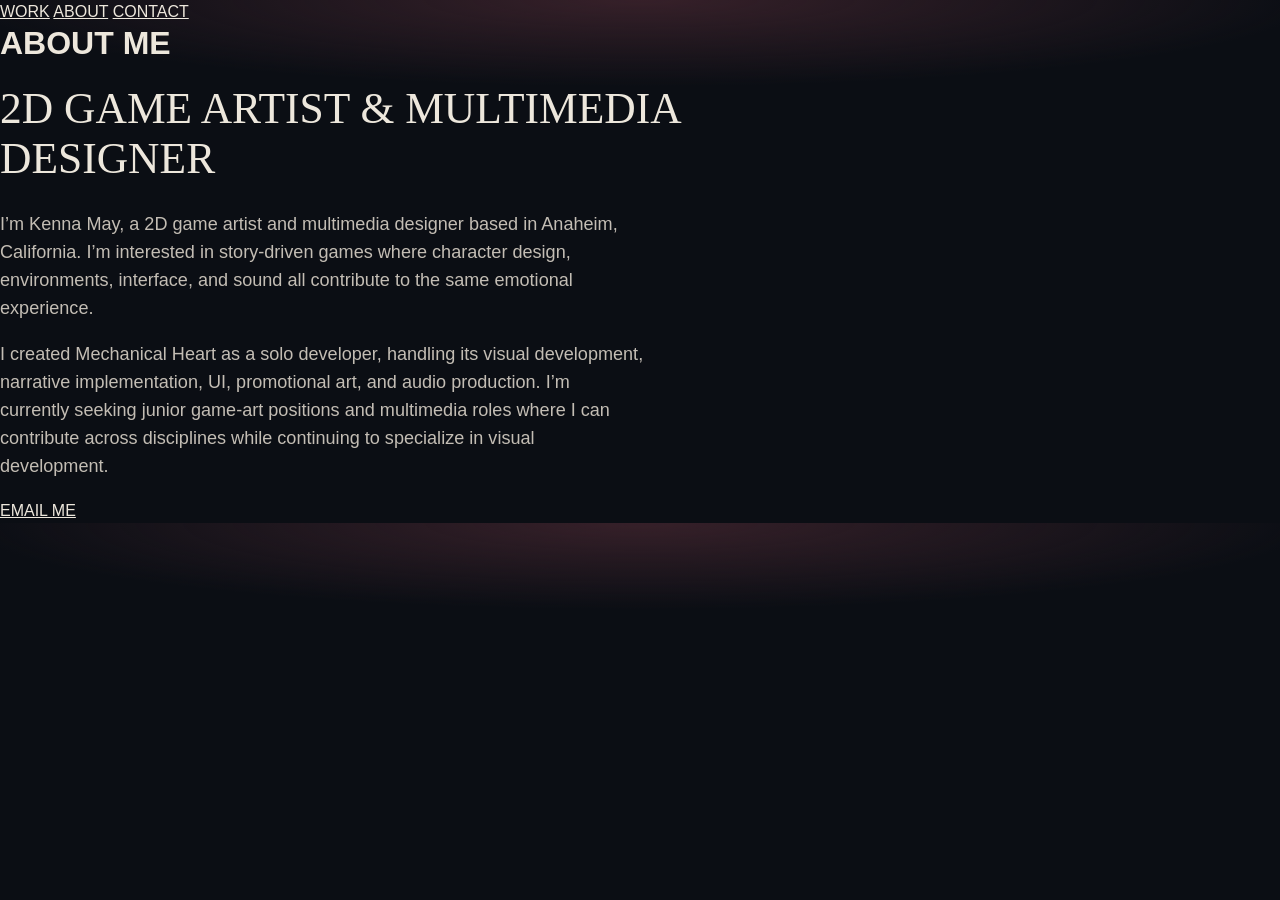
==== commit 812d17f7: "Restore original portfolio from before the redesign" ====
--- a/about.html
+++ b/about.html
@@ -4,12 +4,16 @@
   <meta charset="utf-8" />
   <meta name="viewport" content="width=device-width, initial-scale=1" />
   <title>About Kenna May</title>
-  <link rel="stylesheet" href="legacy-styles.css" />
+  <link rel="stylesheet" href="styles.css" />
 </head>
 <body>
   <div class="site-shell">
     <header class="site-nav">
-      <nav aria-label="Main navigation"><a href="index.html">Home</a><a href="gallery.html">Gallery</a><a href="index.html#contact">Contact</a></nav>
+      <nav class="site-nav-links" aria-label="Primary navigation">
+        <a href="index.html#work">WORK</a>
+        <a href="index.html#about">ABOUT</a>
+        <a href="index.html#contact">CONTACT</a>
+      </nav>
     </header>
 
     <main class="container about-page">
--- a/styles.css
+++ b/styles.css
@@ -0,0 +1,99 @@
+:root{color-scheme:dark;--bg:#0b0e14;--panel:#141922;--panel-2:#1b202a;--text:#ede7dc;--muted:#c3bdb4;--soft:#a9a398;--gold:#d2aa76;--red:#9d3534;--line:#3b3a3b;--serif:Cinzel,Georgia,serif;--sans:"Source Sans 3",Arial,sans-serif}
+*{box-sizing:border-box}html{scroll-behavior:smooth}body{margin:0;background:radial-gradient(ellipse 70% 22% at 50% 0%,#362029 0,transparent 75%),var(--bg);color:var(--text);font-family:var(--sans);font-size:1rem;line-height:1.55}body:has(dialog[open]){overflow:hidden}button,a{font:inherit}button{cursor:pointer}a{color:inherit}img{max-width:100%;display:block}h1,h2,h3,p{margin-top:0}h1,h2,h3{line-height:1.15}h2,h3{font-family:var(--serif);font-weight:500}p{max-width:64ch}a:focus-visible,button:focus-visible{outline:2px solid #f2cf9f;outline-offset:4px}.skip-link{position:absolute;left:1rem;top:-5rem;z-index:20;background:#f0d9b9;color:#111;padding:.7rem 1rem}.skip-link:focus{top:1rem}.site-frame{max-width:1720px;margin:auto;border-left:1px solid #262932;border-right:1px solid #262932}.site-header{height:76px;padding:0 clamp(1.1rem,4.7vw,5rem);display:flex;align-items:center;justify-content:space-between;gap:2rem;border-bottom:1px solid var(--line);background:#10141cd9}.wordmark{text-decoration:none;white-space:nowrap;font-family:var(--serif);font-size:1.1rem;letter-spacing:.08em}.wordmark-mark{font-size:.6rem;color:var(--red);vertical-align:top;margin-left:.5rem}.site-header nav{display:flex;gap:clamp(1rem,2.3vw,2.5rem);align-items:center}.site-header nav a{font-size:.9rem;text-decoration:none;color:var(--muted);white-space:nowrap}.site-header a:hover,.text-link:hover,.footer-links a:hover{color:#f3d2a1}.hero{display:grid;grid-template-columns:minmax(0,46%) minmax(0,54%);min-height:clamp(560px,50vw,760px);border-bottom:1px solid var(--line)}.hero-copy{display:flex;flex-direction:column;align-items:flex-start;justify-content:center;padding:4.5rem clamp(1.4rem,5vw,6rem);background:linear-gradient(115deg,#1c1821 0%,#151a24 60%,#16151d 100%)}.eyebrow,.feature-number,.fact-label{color:var(--gold);font-weight:700;letter-spacing:.12em;text-transform:uppercase;font-size:.81rem}.hero h1{font-family:var(--serif);font-size:clamp(3.2rem,5vw,6.2rem);font-weight:500;line-height:1.1;letter-spacing:-.035em;margin:1.2rem 0 1.6rem}.hero h1 em{font-style:normal;color:#d7a69a}.hero-deck{font-size:clamp(1.2rem,1.6vw,1.5rem);line-height:1.4;max-width:31ch;margin-bottom:1rem}.hero-intro{color:var(--muted);max-width:48ch}.hero-actions{display:flex;flex-wrap:wrap;gap:.8rem;margin-top:1.3rem}.button{min-height:48px;display:inline-flex;align-items:center;justify-content:center;gap:1.3rem;padding:.7rem 1.25rem;text-decoration:none;font-weight:700;font-size:.93rem;transition:background .2s,border-color .2s,transform .2s}.button:hover{transform:translateY(-2px)}.button-primary{background:#a83d38;border:1px solid #b95249;color:#fff}.button-primary:hover{background:#bd4a44}.button-secondary{border:1px solid #a88a69;color:#f1e2ce;background:#221e23}.button-secondary:hover{background:#36272b}.hero-stage{position:relative;isolation:isolate;min-height:560px;overflow:hidden;background:#0e1119}.hero-environment{position:absolute;inset:0;width:100%;height:100%;object-fit:cover;object-position:56% center;filter:brightness(.46) saturate(.75)}.hero-vignette{position:absolute;inset:0;background:linear-gradient(90deg,#12151b75,transparent 30%),linear-gradient(0deg,#0c0e16 0%,transparent 32%),radial-gradient(circle at 53% 55%,transparent 10%,#080c15a1 100%)}.hero-character{position:absolute;height:88%;width:auto;max-width:none;bottom:-4%;left:50%;transform:translateX(-50%);object-fit:contain;filter:drop-shadow(15px 20px 18px #000b)}.hero-stage-label{position:absolute;bottom:1.6rem;right:2rem;font-size:.8rem;text-transform:uppercase;letter-spacing:.12em;color:#e2d0b6}.project-facts{display:grid;grid-template-columns:repeat(4,1fr);background:#11161e;border-bottom:1px solid var(--line);padding:1.4rem clamp(1.4rem,4.7vw,5rem);gap:0}.project-facts>div{padding:.3rem 1.3rem;border-left:1px solid var(--line);min-width:0}.project-facts>div:first-child{border-left:0;padding-left:0}.project-facts strong{display:block;font-weight:600;font-size:.96rem;line-height:1.4;margin-top:.3rem}.fact-label{font-size:.75rem}.section{padding:clamp(3.5rem,6vw,7rem) clamp(1.3rem,5vw,6rem);scroll-margin-top:1.5rem}.section-heading{display:flex;align-items:end;justify-content:space-between;gap:2.5rem;margin-bottom:2.5rem}.section-heading h2{font-size:clamp(2rem,3.4vw,3.5rem);margin:.5rem 0 0}.section-heading>p{color:var(--muted);width:min(38%,43ch);margin:0;font-size:1.05rem}.finished-work{background:#0d1118}.feature{display:grid;grid-template-columns:1.1fr .9fr;min-height:420px;margin-bottom:1.2rem;border:1px solid var(--line);background:#171b24}.feature-character{grid-template-columns:.95fr 1.05fr}.feature-art{min-width:0;min-height:420px;overflow:hidden}.art-button{position:relative;width:100%;height:100%;padding:0;border:0;background:#252831;display:block;overflow:hidden;color:var(--text);text-align:left}.art-button img{width:100%;height:100%;object-fit:cover;transition:transform .4s ease,filter .4s ease}.art-button:hover img{transform:scale(1.025);filter:brightness(1.08)}.zoom-hint{position:absolute;right:1rem;bottom:1rem;background:#10141fe8;border:1px solid #9c8568;padding:.35rem .7rem;font-size:.83rem;font-weight:700}.character-art{background:radial-gradient(ellipse 48% 70% at 50% 58%,#45323e,#22232c 72%)}.character-art .art-button{background:transparent}.character-art img{object-fit:contain;object-position:center bottom;padding:1.5rem 1rem 0;filter:drop-shadow(12px 12px 20px #0008)}.character-art .art-button:hover img{filter:drop-shadow(12px 12px 20px #0008) brightness(1.08)}.scene-art img{object-position:center}.feature-copy{padding:clamp(2rem,4vw,4rem);display:flex;flex-direction:column;justify-content:center;align-items:flex-start}.feature-copy h3{font-size:clamp(2rem,3vw,3.3rem);margin:1rem 0}.feature-copy p{font-size:1.13rem;color:var(--muted);line-height:1.57;margin-bottom:1.5rem}.text-link{color:var(--gold);text-decoration:none;border-bottom:1px solid currentColor;padding-bottom:.15rem;font-weight:700}.paired-work{display:grid;grid-template-columns:repeat(2,minmax(0,1fr));gap:1.2rem}.work-card{border:1px solid var(--line);background:#171b24}.work-card>.art-button{height:clamp(220px,25vw,390px);border-bottom:1px solid var(--line)}.work-card img{object-fit:contain;background:#101219}.card-copy{padding:1.5rem 2rem 2rem}.card-copy h3{font-size:1.55rem;margin:.7rem 0}.card-copy p{margin:0;color:var(--muted)}.progress-section{background:linear-gradient(180deg,#171820,#10141c)}.process-group{display:grid;grid-template-columns:220px minmax(0,1fr);gap:2rem;padding:2.5rem 0;border-top:1px solid var(--line);scroll-margin-top:2rem}.process-intro h3{font-size:1.45rem;margin:0 0 1rem}.process-intro p{color:var(--muted);font-size:1rem}.process-gallery{display:grid;gap:1rem;min-width:0}.two-up{grid-template-columns:repeat(2,minmax(0,1fr))}.three-up{grid-template-columns:repeat(3,minmax(0,1fr))}.process-gallery figure{margin:0;min-width:0}.process-gallery .art-button{aspect-ratio:1.42;background:#2b2c32;border:1px solid #484246}.process-gallery img{object-fit:contain}.process-gallery figcaption{color:var(--muted);font-size:.92rem;margin-top:.65rem}.about-section{display:grid;grid-template-columns:minmax(220px,.72fr) minmax(0,1.28fr);gap:clamp(2rem,6vw,7rem);background:#11151d;border-top:1px solid var(--line)}.about-image{align-self:center;max-width:360px;aspect-ratio:4/4.6;overflow:hidden;border:1px solid #5a4e4d;box-shadow:18px 18px 0 #20212a}.about-image img{width:100%;height:100%;object-fit:cover;object-position:center 36%}.about-copy{max-width:700px;align-self:center}.about-copy h2{font-size:clamp(2.2rem,3.4vw,3.5rem);margin:.8rem 0 1.7rem}.about-copy p:not(.eyebrow){font-size:1.13rem;color:var(--muted)}.about-copy .button{margin-top:.9rem}.site-footer{display:grid;grid-template-columns:1fr auto;gap:1.8rem 3rem;padding:3rem clamp(1.3rem,5vw,6rem) 1.5rem;border-top:1px solid #76524c;background:radial-gradient(ellipse at 9% 0%,#3d2228,#11131b 60%)}.footer-title{font-family:var(--serif);font-size:clamp(1.3rem,2vw,2rem)}.site-footer p{color:var(--muted);margin:.7rem 0 0}.footer-links{display:flex;flex-direction:column;gap:.55rem;min-width:230px}.footer-links a{color:#e7d2b5;text-decoration:none}.site-footer small{grid-column:1/-1;border-top:1px solid #5b4241;padding-top:1.2rem;color:var(--soft);font-size:.8rem}.lightbox{width:min(96vw,1300px);max-width:none;max-height:96vh;padding:0;border:1px solid #77634e;background:#10131b;color:var(--text);box-shadow:0 20px 100px #000d}.lightbox::backdrop{background:#030509ec}.lightbox-toolbar{height:60px;display:flex;align-items:center;justify-content:space-between;gap:1rem;padding:.6rem 1.1rem;border-bottom:1px solid var(--line);font-size:.95rem}.lightbox-toolbar button{background:none;color:var(--text);border:1px solid var(--line);padding:.4rem .7rem}.lightbox-view{display:grid;grid-template-columns:54px minmax(0,1fr) 54px;align-items:center;min-height:200px}.lightbox-view img{justify-self:center;max-height:calc(96vh - 110px);max-width:100%;width:auto;object-fit:contain}.lightbox-arrow{height:80px;border:0;background:#1b1f2acc;color:#f0dec6;font-size:2.5rem}.lightbox-arrow:hover,.lightbox-toolbar button:hover{background:#3c2930}.lightbox-count{display:block;text-align:center;color:var(--soft);font-size:.8rem;padding:.4rem}
+@media(max-width:1000px){.hero{grid-template-columns:1fr 1fr}.hero-copy{padding:3rem 2rem}.hero h1{font-size:clamp(2.7rem,5.5vw,4.5rem)}.project-facts{grid-template-columns:repeat(2,1fr);row-gap:1.2rem}.project-facts>div:nth-child(3){border-left:0;padding-left:0}.process-group{grid-template-columns:180px 1fr;gap:1.3rem}.section-heading>p{width:42%}}
+@media(max-width:700px){.site-header{height:auto;min-height:65px;padding:1rem 1.15rem;align-items:flex-start;flex-direction:column;gap:.75rem}.site-header nav{gap:1.1rem;max-width:100%;overflow-x:auto;padding-bottom:.2rem}.site-header nav a{font-size:.9rem}.hero{display:flex;flex-direction:column}.hero-copy{padding:3rem 1.3rem 2.5rem}.hero h1{font-size:clamp(3rem,12vw,5rem)}.hero-stage{min-height:390px}.hero-character{height:98%;bottom:-5%}.hero-stage-label{bottom:.7rem;right:1rem}.project-facts{padding:1.2rem 1.3rem;gap:1.1rem}.project-facts>div{padding:0;border:0}.project-facts strong{font-size:.9rem}.section{padding:3.5rem 1.3rem}.section-heading{display:block;margin-bottom:2rem}.section-heading>p{width:auto;margin:1rem 0 0}.feature,.feature-character{display:flex;flex-direction:column}.feature-art{min-height:0;height:300px}.character-art{height:390px}.feature-environment .feature-art{order:-1}.feature-copy{padding:1.7rem}.feature-copy p{font-size:1.05rem}.paired-work{gap:1rem}.work-card>.art-button{height:190px}.card-copy{padding:1rem}.card-copy h3{font-size:1.2rem}.process-group{display:block;padding:2rem 0}.process-intro{margin-bottom:1.1rem}.process-intro p{max-width:55ch}.about-section{grid-template-columns:140px 1fr;gap:1.7rem}.about-image{align-self:start;box-shadow:8px 8px 0 #20212a}.about-copy p:not(.eyebrow){font-size:1.04rem}.site-footer{grid-template-columns:1fr}}
+@media(max-width:520px){.project-facts{grid-template-columns:1fr 1fr}.hero-actions{width:100%}.hero-actions .button{flex:1 1 auto}.hero-stage{min-height:330px}.paired-work{grid-template-columns:1fr}.work-card>.art-button{height:240px}.process-gallery{grid-template-columns:1fr}.process-gallery .art-button{aspect-ratio:1.7}.about-section{display:block}.about-image{width:145px;aspect-ratio:1;float:right;margin:0 0 1rem 1.5rem}.about-copy h2{font-size:2.3rem}.lightbox-view{grid-template-columns:40px minmax(0,1fr) 40px}.lightbox-arrow{font-size:2rem}.lightbox-toolbar{font-size:.82rem}}
+@media(prefers-reduced-motion:reduce){html{scroll-behavior:auto}*,*::before,*::after{transition-duration:.01ms!important;animation-duration:.01ms!important}}
+
+/* Portfolio homepage */
+.home-hero{display:grid;grid-template-columns:47% 53%;min-height:clamp(540px,48vw,700px);border-bottom:1px solid var(--line)}
+.home-hero-copy{display:flex;flex-direction:column;align-items:flex-start;justify-content:center;padding:4rem clamp(1.4rem,5vw,6rem);background:linear-gradient(120deg,#181820,#11151e)}
+.home-hero h1{font-family:var(--serif);font-weight:500;font-size:clamp(4rem,7vw,7rem);line-height:1.06;letter-spacing:-.05em;margin:1.2rem 0 1.7rem}
+.home-hero h1 em{font-style:normal;color:#d5aaa0}
+.home-deck{font-size:clamp(1.2rem,1.8vw,1.55rem);line-height:1.42;max-width:33ch;color:#ded5ca;margin-bottom:1rem}
+.home-hero-art{position:relative;min-height:500px;background:#1a2330;overflow:hidden}
+.home-hero-art img{width:100%;height:100%;position:absolute;inset:0;object-fit:cover;object-position:center 44%;filter:saturate(.8)}
+.home-hero-art:after{content:"";position:absolute;inset:0;background:linear-gradient(0deg,#10141b99,transparent 30%),linear-gradient(90deg,#11151b55,transparent 30%)}
+.home-hero-art span{position:absolute;z-index:1;bottom:1.5rem;right:1.7rem;color:#f2e7dc;font-size:.8rem;letter-spacing:.1em;text-transform:uppercase}
+.home-work{background:#0d1118}
+.home-project{display:grid;grid-template-columns:1.1fr .9fr;border:1px solid var(--line);background:#171b24;min-height:530px}
+.home-project-art{position:relative;min-height:530px;overflow:hidden;background:#161923}
+.home-project-scene{width:100%;height:100%;position:absolute;inset:0;object-fit:cover;filter:brightness(.5) saturate(.8)}
+.home-project-art:after{content:"";position:absolute;inset:0;background:linear-gradient(90deg,transparent 50%,#141820b3),linear-gradient(0deg,#10131cb0,transparent 36%)}
+.home-project-character{position:absolute;z-index:1;height:100%;width:auto;max-width:none;bottom:-7%;left:50%;transform:translateX(-50%);filter:drop-shadow(10px 15px 16px #0009)}
+.home-project-copy{padding:clamp(2rem,4vw,4.5rem);display:flex;flex-direction:column;justify-content:center;align-items:flex-start}
+.home-project-copy h3{font-size:clamp(1.9rem,3vw,3rem);margin:1rem 0}
+.home-project-copy p{font-size:1.1rem;color:var(--muted)}
+.home-project-copy ul{margin:.2rem 0 1.8rem;padding-left:1.2rem;color:#dbcfbd}
+.home-project-copy li{margin:.2rem 0}
+.home-project-copy .text-link{margin-top:1.2rem}
+.home-preview{display:grid;grid-template-columns:repeat(3,minmax(0,1fr));gap:1rem;margin-top:1rem}
+.home-preview a{display:block;text-decoration:none;background:#1a1e27;border:1px solid var(--line);min-width:0;transition:border-color .2s}
+.home-preview a:hover{border-color:var(--gold)}
+.home-preview img{width:100%;height:clamp(145px,17vw,270px);object-fit:cover;background:#292a31}
+.home-preview span{display:flex;justify-content:space-between;gap:.5rem;align-items:center;padding:.9rem 1rem;font-weight:700}
+.home-preview b{color:var(--gold)}
+@media(max-width:850px){.home-hero{grid-template-columns:1fr 1fr}.home-hero-copy{padding:3rem 2rem}.home-hero h1{font-size:clamp(3.6rem,8vw,5.5rem)}.home-project{grid-template-columns:1fr 1fr}.home-project-copy{padding:2rem}}
+@media(max-width:700px){.home-hero{display:flex;flex-direction:column}.home-hero-copy{padding:3rem 1.3rem}.home-hero h1{font-size:clamp(4rem,13vw,5.5rem)}.home-hero-art{min-height:420px}.home-project{display:flex;flex-direction:column}.home-project-art{min-height:370px}.home-project-copy{padding:2rem 1.5rem}.home-preview{grid-template-columns:repeat(3,minmax(0,1fr));gap:.6rem}.home-preview img{height:130px}.home-preview span{font-size:.85rem;padding:.7rem}}
+@media(max-width:520px){.home-hero-art{min-height:340px}.home-preview{grid-template-columns:1fr}.home-preview img{height:180px}.home-preview span{font-size:1rem}.home-project-art{min-height:330px}}
+
+/* Mechanical Heart interface case study */
+.ui-showcase{margin-top:1.2rem;padding:clamp(2rem,4vw,4rem);border:1px solid var(--line);background:linear-gradient(135deg,#1d1c24,#151a23)}
+.ui-intro{max-width:850px;margin-bottom:2rem}
+.ui-intro h3{font-size:clamp(2rem,3vw,3.2rem);margin:.8rem 0 1rem}
+.ui-intro p{font-size:1.12rem;color:var(--muted);margin:0}
+.ui-gallery{display:grid;grid-template-columns:repeat(2,minmax(0,1fr));gap:1.2rem}
+.ui-piece{min-width:0;margin:0;background:#11151d;border:1px solid #434047}
+.ui-piece .art-button{height:clamp(220px,25vw,370px);border-bottom:1px solid #434047;background:#0b0d13}
+.ui-piece .art-button img{object-fit:contain}
+.ui-piece figcaption{display:flex;flex-direction:column;gap:.35rem;padding:1.1rem 1.3rem 1.3rem}
+.ui-piece figcaption strong{font-family:var(--serif);font-weight:500;font-size:1.2rem}
+.ui-piece figcaption span{font-size:1rem;color:var(--muted)}
+@media(max-width:700px){.ui-showcase{padding:1.5rem}.ui-gallery{gap:.8rem}.ui-piece .art-button{height:200px}}
+@media(max-width:520px){.ui-gallery{grid-template-columns:1fr}.ui-piece .art-button{height:230px}}
+
+/* Direct art interaction and the quick-browse gallery */
+.art-button{cursor:zoom-in}
+.single-process{display:block}
+.single-process .art-button{aspect-ratio:1192/665;background:#090d12}
+.single-process img{object-fit:contain}
+.home-gallery-entry{display:grid;grid-template-columns:42% 1fr;min-height:230px;margin-top:1rem;border:1px solid var(--line);background:#191d26;text-decoration:none;overflow:hidden;transition:border-color .2s,background .2s}
+.home-gallery-entry:hover{border-color:var(--gold);background:#22232c}
+.home-gallery-entry img{width:100%;height:100%;max-height:340px;object-fit:cover}
+.home-gallery-entry>div{padding:clamp(1.5rem,3vw,3rem);align-self:center}
+.home-gallery-entry h3{font-size:clamp(1.5rem,2.6vw,2.5rem);margin:.7rem 0}
+.home-gallery-entry p{color:var(--muted);font-size:1.05rem}
+.home-gallery-entry .text-link{display:inline-block;margin-top:.4rem}
+.gallery-page{background:#0d1118;padding:clamp(2rem,5vw,5rem) clamp(1.3rem,5vw,6rem) 5rem}
+.gallery-intro{padding:0 0 clamp(2.5rem,5vw,4rem);max-width:900px}
+.gallery-intro h1{font-family:var(--serif);font-size:clamp(2.7rem,5vw,5rem);font-weight:500;line-height:1.1;margin:.7rem 0 1rem}
+.gallery-intro p:not(.eyebrow){font-size:1.2rem;color:var(--muted);max-width:65ch}
+.gallery-section{border-top:1px solid var(--line);padding:2.5rem 0 3.5rem;scroll-margin-top:1rem}
+.gallery-heading{display:flex;align-items:baseline;gap:1.5rem;margin-bottom:1.6rem}
+.gallery-heading h2{font-size:clamp(1.5rem,2.5vw,2.5rem);margin:0}
+.gallery-grid{display:grid;grid-template-columns:repeat(2,minmax(0,1fr));gap:1.1rem}
+.gallery-grid-three{grid-template-columns:repeat(3,minmax(0,1fr))}
+.gallery-item{min-width:0;margin:0;border:1px solid var(--line);background:#191d26}
+.gallery-item .art-button{height:clamp(250px,31vw,430px);background:#10131a}
+.gallery-grid-three .art-button{height:clamp(210px,24vw,340px)}
+.gallery-item img{object-fit:contain}
+.gallery-portrait .art-button{background:radial-gradient(ellipse at 50% 60%,#41313d,#1a1e28 70%)}
+.gallery-item figcaption{padding:.8rem 1.1rem;font-weight:700;color:#e9d9c0}
+.gallery-end{padding-top:1rem}
+@media(max-width:700px){.home-gallery-entry{grid-template-columns:1fr}.home-gallery-entry img{height:210px}.gallery-heading{display:block}.gallery-heading h2{margin:.5rem 0 0}.gallery-grid-three{grid-template-columns:repeat(2,minmax(0,1fr))}.gallery-item .art-button,.gallery-grid-three .art-button{height:250px}}
+@media(max-width:520px){.gallery-grid,.gallery-grid-three{grid-template-columns:1fr}.gallery-item .art-button,.gallery-grid-three .art-button{height:260px}.gallery-intro p:not(.eyebrow){font-size:1.05rem}}
+
+/* Visual Development image wall */
+.sr-only{position:absolute;width:1px;height:1px;padding:0;margin:-1px;overflow:hidden;clip:rect(0,0,0,0);white-space:nowrap;border:0}
+.gallery-wall-page{padding:2rem clamp(1.3rem,5vw,6rem) 5rem;background:#101218}
+.gallery-wall-top{display:flex;justify-content:space-between;align-items:end;gap:2rem;margin:0 0 2rem}
+.gallery-wall-top h1{font-family:var(--serif);font-size:clamp(1.8rem,3vw,2.8rem);font-weight:500;margin:.4rem 0 0}
+.gallery-wall-top .eyebrow{margin:0}
+.gallery-wall-top .text-link{white-space:nowrap;margin-bottom:.25rem}
+.gallery-wall-grid{display:grid;grid-template-columns:repeat(3,minmax(0,1fr));gap:18px}
+.gallery-wall-card{margin:0;aspect-ratio:16/9;border:1px solid #3b3c40;background:#202128;overflow:hidden}
+.gallery-wall-card .art-button{height:100%;background:#202128}
+.gallery-wall-card img{object-fit:cover}
+.gallery-wall-card.is-contained img{object-fit:contain;background:#23242a}
+@media(max-width:800px){.gallery-wall-grid{grid-template-columns:repeat(2,minmax(0,1fr));gap:12px}}
+@media(max-width:520px){.gallery-wall-top{display:block}.gallery-wall-top .text-link{display:inline-block;margin-top:1rem}.gallery-wall-grid{grid-template-columns:1fr;gap:12px}}
